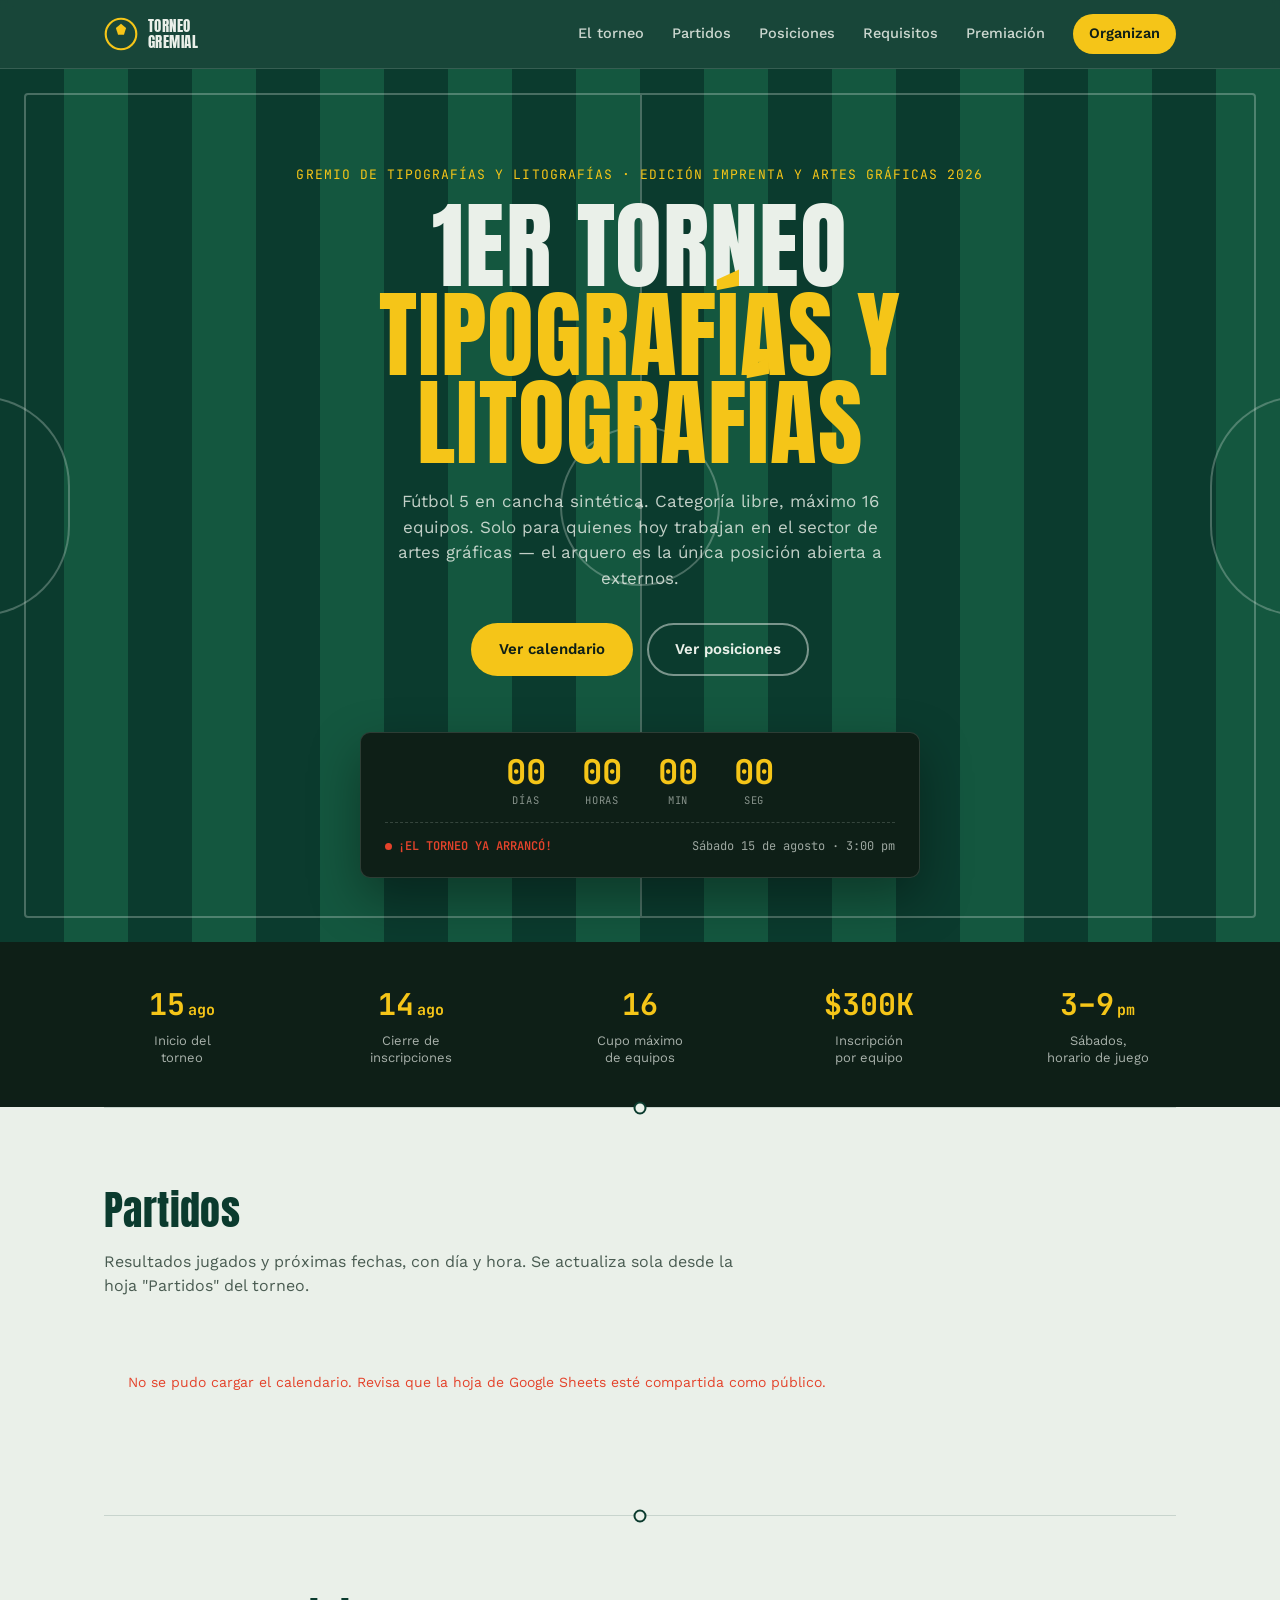
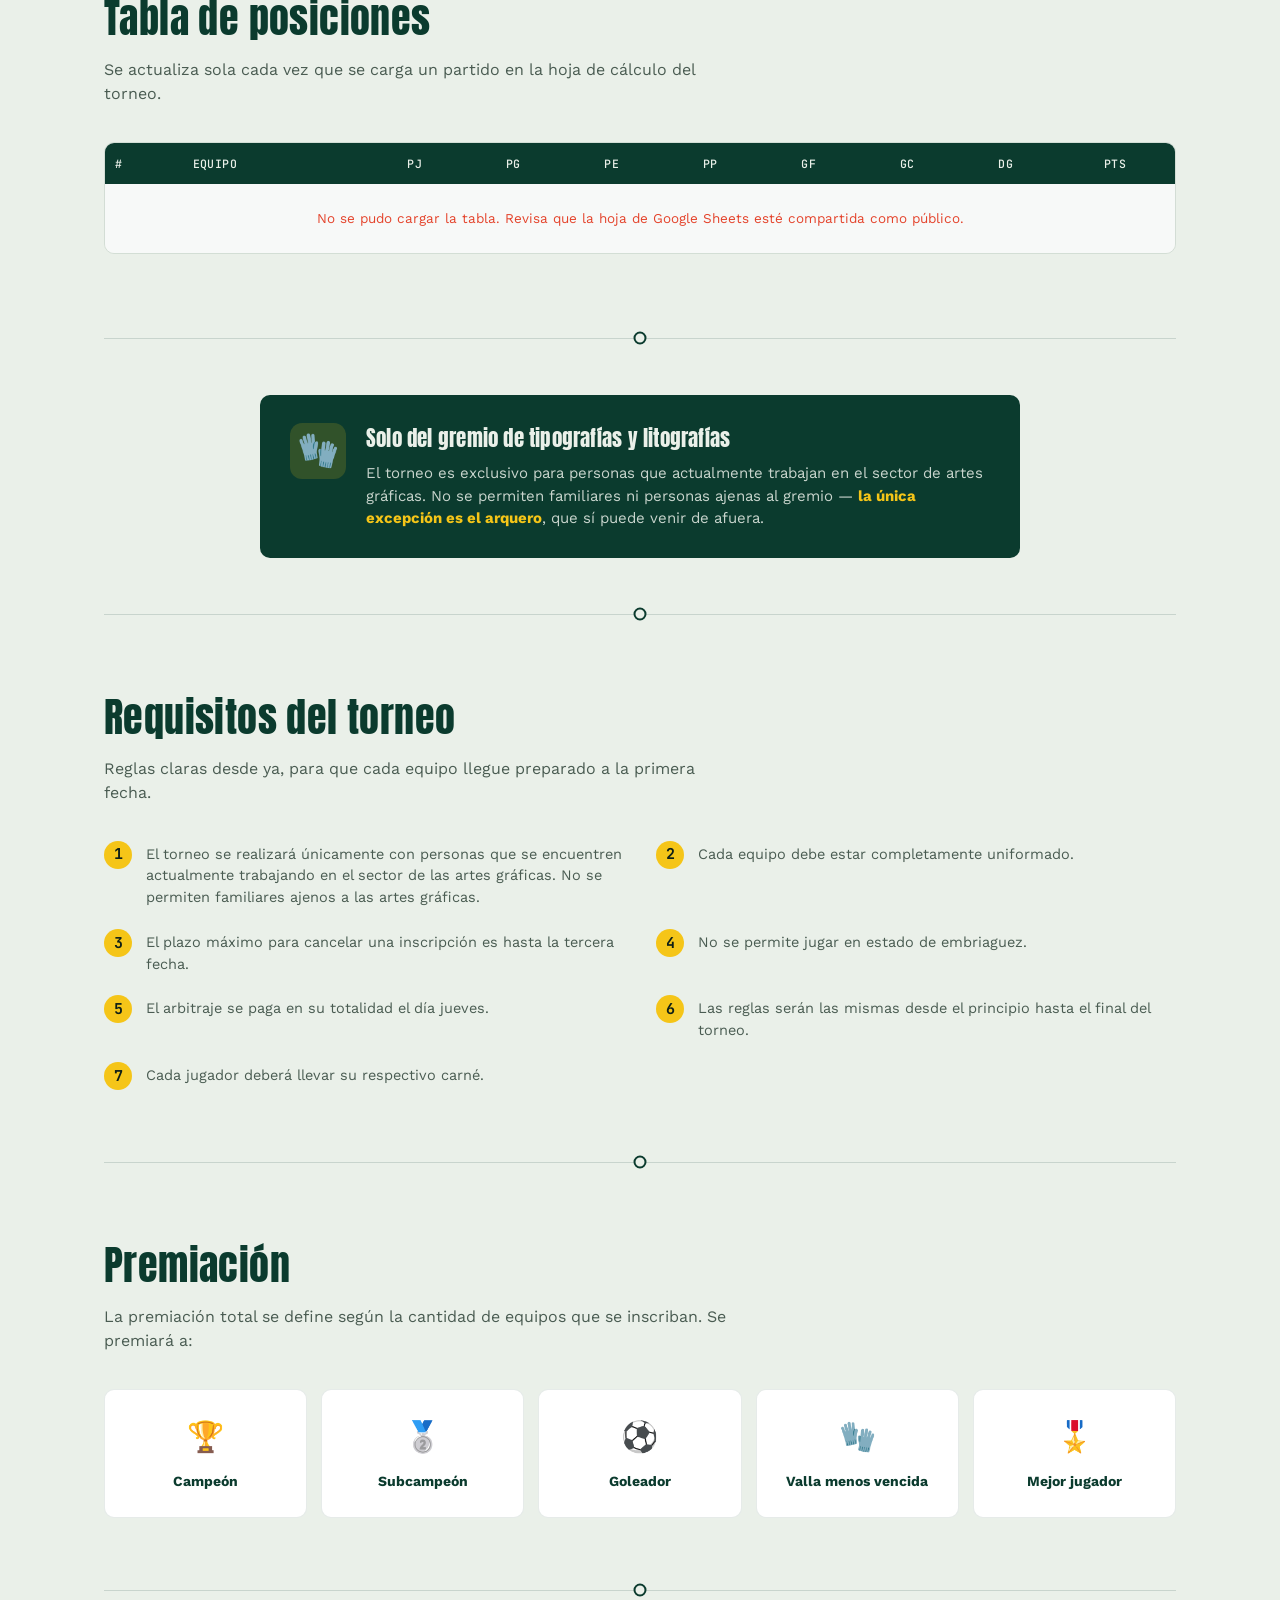
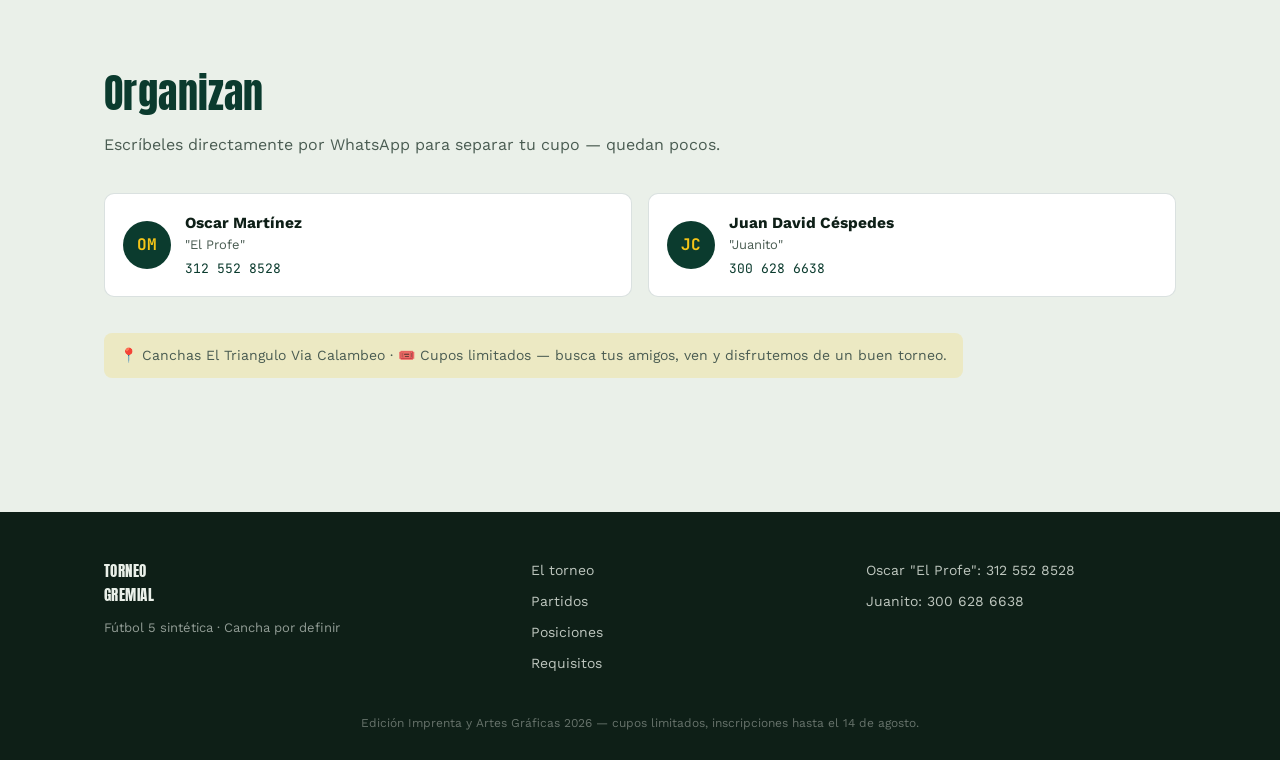
==== index.html @ e1f41521 "cambios" ====
<!doctype html>
<html lang="es">
  <head>
    <meta charset="UTF-8" />
    <meta name="viewport" content="width=device-width, initial-scale=1.0" />
    <title>1er Torneo de Tipografías y Litografías · Fútbol 5</title>
    <link rel="preconnect" href="https://fonts.googleapis.com" />
    <link rel="preconnect" href="https://fonts.gstatic.com" crossorigin />
    <link
      href="https://fonts.googleapis.com/css2?family=Anton&family=JetBrains+Mono:wght@400;500;700&family=Work+Sans:wght@400;500;600;700&display=swap"
      rel="stylesheet"
    />
    <link rel="stylesheet" href="styles.css" />
  </head>
  <body>
    <!-- ===== HEADER ===== -->
    <header class="site-header" id="top">
      <div class="header-inner">
        <a href="#top" class="brand">
          <span class="brand-mark" aria-hidden="true">
            <svg viewBox="0 0 40 40" width="34" height="34">
              <circle
                cx="20"
                cy="20"
                r="18"
                fill="none"
                stroke="currentColor"
                stroke-width="2.5"
              />
              <path
                d="M20 8 L26 13 L23.5 21 L16.5 21 L14 13 Z"
                fill="currentColor"
              />
            </svg>
          </span>
          <span class="brand-text">TORNEO<br />GREMIAL</span>
        </a>

        <nav class="main-nav" id="main-nav">
          <a href="#torneo">El torneo</a>
          <a href="#partidos">Partidos</a>
          <a href="#posiciones">Posiciones</a>
          <a href="#requisitos">Requisitos</a>
          <a href="#premiacion">Premiación</a>
          <a href="#organizan" class="nav-cta">Organizan</a>
        </nav>

        <button
          class="nav-toggle"
          id="nav-toggle"
          aria-label="Abrir menú"
          aria-expanded="false"
          aria-controls="main-nav"
        >
          <span></span><span></span><span></span>
        </button>
      </div>
    </header>

    <!-- ===== HERO ===== -->
    <section class="hero" id="torneo">
      <div class="pitch" aria-hidden="true">
        <div class="pitch-halfline"></div>
        <div class="pitch-circle"></div>
        <div class="pitch-spot"></div>
        <div class="pitch-arc pitch-arc--left"></div>
        <div class="pitch-arc pitch-arc--right"></div>
      </div>

      <div class="hero-content">
        <p class="eyebrow">
          Gremio de Tipografías y Litografías · Edición Imprenta y Artes
          Gráficas 2026
        </p>
        <h1 class="hero-title">
          1ER TORNEO<br /><span>TIPOGRAFÍAS Y LITOGRAFÍAS</span>
        </h1>
        <p class="hero-sub">
          Fútbol 5 en cancha sintética. Categoría libre, máximo 16 equipos. Solo
          para quienes hoy trabajan en el sector de artes gráficas — el arquero
          es la única posición abierta a externos.
        </p>

        <div class="hero-actions">
          <a href="#partidos" class="btn btn--primary">Ver calendario</a>
          <a href="#posiciones" class="btn btn--ghost">Ver posiciones</a>
        </div>
      </div>

      <div class="scoreboard" id="scoreboard">
        <div class="countdown" id="countdown" data-target="2026-08-15T15:00:00">
          <div class="countdown-unit">
            <span class="countdown-num" id="cd-days">00</span>
            <span class="countdown-label">Días</span>
          </div>
          <div class="countdown-unit">
            <span class="countdown-num" id="cd-hours">00</span>
            <span class="countdown-label">Horas</span>
          </div>
          <div class="countdown-unit">
            <span class="countdown-num" id="cd-mins">00</span>
            <span class="countdown-label">Min</span>
          </div>
          <div class="countdown-unit">
            <span class="countdown-num" id="cd-secs">00</span>
            <span class="countdown-label">Seg</span>
          </div>
        </div>
        <div class="scoreboard-row scoreboard-row--meta">
          <span class="scoreboard-status" id="countdown-status">
            <span class="live-dot" aria-hidden="true"></span> FALTA PARA EL
            SILBATAZO
          </span>
          <span class="scoreboard-label">Sábado 15 de agosto · 3:00 pm</span>
        </div>
      </div>
    </section>

    <!-- ===== DATOS RÁPIDOS ===== -->
    <section class="facts">
      <div class="facts-grid">
        <div class="fact">
          <span class="fact-num">15<span class="fact-unit">ago</span></span>
          <span class="fact-label">Inicio del<br />torneo</span>
        </div>
        <div class="fact">
          <span class="fact-num">14<span class="fact-unit">ago</span></span>
          <span class="fact-label">Cierre de<br />inscripciones</span>
        </div>
        <div class="fact">
          <span class="fact-num">16</span>
          <span class="fact-label">Cupo máximo<br />de equipos</span>
        </div>
        <div class="fact">
          <span class="fact-num">$300K</span>
          <span class="fact-label">Inscripción<br />por equipo</span>
        </div>
        <div class="fact">
          <span class="fact-num">3–9<span class="fact-unit">pm</span></span>
          <span class="fact-label">Sábados,<br />horario de juego</span>
        </div>
      </div>
    </section>

    <div class="halfline-divider" aria-hidden="true"><span></span></div>

    <!-- ===== PARTIDOS (en vivo desde Google Sheets) ===== -->
    <section class="section" id="partidos">
      <div class="section-head">
        <h2>Partidos</h2>
        <p>
          Resultados jugados y próximas fechas, con día y hora. Se actualiza
          sola desde la hoja "Partidos" del torneo.
        </p>
      </div>

      <div class="match-list" id="match-list">
        <p class="standings-loading">Cargando partidos…</p>
      </div>

      <p class="standings-meta" id="matches-meta"></p>
    </section>

    <div class="halfline-divider" aria-hidden="true"><span></span></div>

    <!-- ===== POSICIONES (en vivo desde Google Sheets) ===== -->
    <section class="section" id="posiciones">
      <div class="section-head">
        <h2>Tabla de posiciones</h2>
        <p>
          Se actualiza sola cada vez que se carga un partido en la hoja de
          cálculo del torneo.
        </p>
      </div>

      <div class="table-wrap">
        <table class="standings" id="standings-table">
          <thead>
            <tr>
              <th class="al">#</th>
              <th class="al">Equipo</th>
              <th>PJ</th>
              <th>PG</th>
              <th>PE</th>
              <th>PP</th>
              <th>GF</th>
              <th>GC</th>
              <th>DG</th>
              <th>PTS</th>
            </tr>
          </thead>
          <tbody id="standings-body">
            <tr>
              <td colspan="10" class="standings-loading">
                Cargando posiciones…
              </td>
            </tr>
          </tbody>
        </table>
      </div>

      <p class="standings-meta" id="standings-meta"></p>
    </section>

    <div class="halfline-divider" aria-hidden="true"><span></span></div>

    <!-- ===== SOLO DEL GREMIO ===== -->
    <section class="section section--gremio">
      <div class="gremio-card">
        <div class="gremio-icon" aria-hidden="true">🧤</div>
        <div class="gremio-text">
          <h2>Solo del gremio de tipografías y litografías</h2>
          <p>
            El torneo es exclusivo para personas que actualmente trabajan en el
            sector de artes gráficas. No se permiten familiares ni personas
            ajenas al gremio —
            <strong>la única excepción es el arquero</strong>, que sí puede
            venir de afuera.
          </p>
        </div>
      </div>
    </section>

    <div class="halfline-divider" aria-hidden="true"><span></span></div>

    <!-- ===== REQUISITOS ===== -->
    <section class="section" id="requisitos">
      <div class="section-head">
        <h2>Requisitos del torneo</h2>
        <p>
          Reglas claras desde ya, para que cada equipo llegue preparado a la
          primera fecha.
        </p>
      </div>

      <ol class="rules-list">
        <li>
          <span class="rules-num">1</span>
          <p>
            El torneo se realizará únicamente con personas que se encuentren
            actualmente trabajando en el sector de las artes gráficas. No se
            permiten familiares ajenos a las artes gráficas.
          </p>
        </li>
        <li>
          <span class="rules-num">2</span>
          <p>Cada equipo debe estar completamente uniformado.</p>
        </li>
        <li>
          <span class="rules-num">3</span>
          <p>
            El plazo máximo para cancelar una inscripción es hasta la tercera
            fecha.
          </p>
        </li>
        <li>
          <span class="rules-num">4</span>
          <p>No se permite jugar en estado de embriaguez.</p>
        </li>
        <li>
          <span class="rules-num">5</span>
          <p>
            El arbitraje se paga en su totalidad el día jueves.
          </p>
        </li>
        <li>
          <span class="rules-num">6</span>
          <p>
            Las reglas serán las mismas desde el principio hasta el final del
            torneo.
          </p>
        </li>
        <li>
          <span class="rules-num">7</span>
          <p>Cada jugador deberá llevar su respectivo carné.</p>
        </li>
      </ol>
    </section>

    <div class="halfline-divider" aria-hidden="true"><span></span></div>

    <!-- ===== PREMIACIÓN ===== -->
    <section class="section" id="premiacion">
      <div class="section-head">
        <h2>Premiación</h2>
        <p>
          La premiación total se define según la cantidad de equipos que se
          inscriban. Se premiará a:
        </p>
      </div>

      <div class="awards-grid">
        <div class="award-card">
          <span class="award-icon" aria-hidden="true">🏆</span>
          <span class="award-name">Campeón</span>
        </div>
        <div class="award-card">
          <span class="award-icon" aria-hidden="true">🥈</span>
          <span class="award-name">Subcampeón</span>
        </div>
        <div class="award-card">
          <span class="award-icon" aria-hidden="true">⚽</span>
          <span class="award-name">Goleador</span>
        </div>
        <div class="award-card">
          <span class="award-icon" aria-hidden="true">🧤</span>
          <span class="award-name">Valla menos vencida</span>
        </div>
        <div class="award-card">
          <span class="award-icon" aria-hidden="true">🎖️</span>
          <span class="award-name">Mejor jugador</span>
        </div>
      </div>
    </section>

    <div class="halfline-divider" aria-hidden="true"><span></span></div>

    <!-- ===== ORGANIZAN ===== -->
    <section class="section" id="organizan">
      <div class="section-head">
        <h2>Organizan</h2>
        <p>
          Escríbeles directamente por WhatsApp para separar tu cupo — quedan
          pocos.
        </p>
      </div>

      <div class="organizers-grid">
        <a
          class="organizer-card"
          href="https://wa.me/573125528528"
          target="_blank"
          rel="noopener"
        >
          <span class="organizer-avatar" aria-hidden="true">OM</span>
          <span class="organizer-info">
            <strong>Oscar Martínez</strong>
            <em>"El Profe"</em>
            <span class="organizer-phone">312 552 8528</span>
          </span>
        </a>
        <a
          class="organizer-card"
          href="https://wa.me/573006286638"
          target="_blank"
          rel="noopener"
        >
          <span class="organizer-avatar" aria-hidden="true">JC</span>
          <span class="organizer-info">
            <strong>Juan David Céspedes</strong>
            <em>"Juanito"</em>
            <span class="organizer-phone">300 628 6638</span>
          </span>
        </a>
      </div>

      <p class="cupos-nota">
        📍 Canchas El Triangulo Via Calambeo · 🎟️ Cupos limitados — busca tus
        amigos, ven y disfrutemos de un buen torneo.
      </p>
    </section>

    <!-- ===== FOOTER ===== -->
    <footer class="site-footer">
      <div class="footer-inner">
        <div class="footer-brand">
          <span class="brand-text">TORNEO<br />GREMIAL</span>
          <p>Fútbol 5 sintética · Cancha por definir</p>
        </div>
        <div class="footer-links">
          <a href="#torneo">El torneo</a>
          <a href="#partidos">Partidos</a>
          <a href="#posiciones">Posiciones</a>
          <a href="#requisitos">Requisitos</a>
        </div>
        <div class="footer-contact">
          <a href="https://wa.me/573125528528" target="_blank" rel="noopener"
            >Oscar "El Profe": 312 552 8528</a
          >
          <a href="https://wa.me/573006286638" target="_blank" rel="noopener"
            >Juanito: 300 628 6638</a
          >
        </div>
      </div>
      <p class="footer-fine">
        Edición Imprenta y Artes Gráficas 2026 — cupos limitados, inscripciones
        hasta el 14 de agosto.
      </p>
    </footer>

    <script src="script.js"></script>
  </body>
</html>
---- styles.css ----
/* =========================================================
   COPA NOCTURNA — Torneo de Microfútbol
   Tokens: cancha nocturna + reflectores + marcador de ajedrez
   ========================================================= */

:root {
  --cancha-dark: #0b3b2e;
  --cancha-mid: #14573f;
  --floodlight: #f5c518;
  --chalk: #eaf0e9;
  --card-red: #e4432b;
  --ink: #0e1f17;
  --ink-soft: #4a5c52;
  --line: rgba(234, 240, 233, 0.14);

  --font-display: "Anton", sans-serif;
  --font-body: "Work Sans", system-ui, sans-serif;
  --font-mono: "JetBrains Mono", monospace;

  --radius: 10px;
  --container: 1120px;
}

/* ---------- Reset ---------- */
* {
  box-sizing: border-box;
}
html {
  scroll-behavior: smooth;
}
body {
  margin: 0;
  background: var(--chalk);
  color: var(--ink);
  font-family: var(--font-body);
  line-height: 1.5;
  -webkit-font-smoothing: antialiased;
}
img {
  max-width: 100%;
  display: block;
}
a {
  color: inherit;
  text-decoration: none;
}
button {
  font-family: inherit;
  cursor: pointer;
}
h1,
h2,
h3 {
  margin: 0;
  font-family: var(--font-display);
  font-weight: 400;
  letter-spacing: 0.01em;
}

@media (prefers-reduced-motion: reduce) {
  *,
  *::before,
  *::after {
    animation-duration: 0.001ms !important;
    transition-duration: 0.001ms !important;
  }
  html {
    scroll-behavior: auto;
  }
}

:focus-visible {
  outline: 3px solid var(--floodlight);
  outline-offset: 2px;
}

/* ---------- Layout helpers ---------- */
.section {
  max-width: var(--container);
  margin: 0 auto;
  padding: 72px 24px;
}
.section-head {
  max-width: 640px;
  margin-bottom: 36px;
}
.section-head h2 {
  font-size: clamp(28px, 4vw, 40px);
  color: var(--cancha-dark);
}
.section-head p {
  margin: 10px 0 0;
  color: var(--ink-soft);
  font-size: 16px;
}

.al {
  text-align: left !important;
}

/* ---------- Header ---------- */
.site-header {
  position: sticky;
  top: 0;
  z-index: 50;
  background: rgba(11, 59, 46, 0.94);
  backdrop-filter: blur(6px);
  border-bottom: 1px solid var(--line);
}
.header-inner {
  max-width: var(--container);
  margin: 0 auto;
  padding: 14px 24px;
  display: flex;
  align-items: center;
  justify-content: space-between;
  gap: 16px;
}
.brand {
  display: flex;
  align-items: center;
  gap: 10px;
  color: var(--chalk);
}
.brand-mark {
  color: var(--floodlight);
  display: flex;
}
.brand-text {
  font-family: var(--font-display);
  font-size: 15px;
  line-height: 1.05;
  letter-spacing: 0.03em;
}
.main-nav {
  display: flex;
  align-items: center;
  gap: 28px;
  font-size: 14.5px;
  font-weight: 500;
}
.main-nav a {
  color: var(--chalk);
  opacity: 0.85;
  transition: opacity 0.15s ease;
}
.main-nav a:hover {
  opacity: 1;
}
.main-nav .nav-cta {
  background: var(--floodlight);
  color: var(--ink);
  padding: 9px 16px;
  border-radius: 999px;
  opacity: 1;
  font-weight: 600;
}
.main-nav .nav-cta:hover {
  filter: brightness(1.06);
}

.nav-toggle {
  display: none;
  flex-direction: column;
  justify-content: center;
  gap: 5px;
  width: 34px;
  height: 34px;
  background: none;
  border: none;
}
.nav-toggle span {
  display: block;
  height: 2px;
  background: var(--chalk);
  border-radius: 2px;
}

@media (max-width: 860px) {
  .main-nav {
    position: absolute;
    top: 100%;
    left: 0;
    right: 0;
    flex-direction: column;
    align-items: flex-start;
    gap: 4px;
    background: var(--cancha-dark);
    padding: 8px 24px 20px;
    border-bottom: 1px solid var(--line);
    display: none;
  }
  .main-nav.is-open {
    display: flex;
  }
  .main-nav a {
    width: 100%;
    padding: 10px 0;
  }
  .main-nav .nav-cta {
    margin-top: 8px;
    text-align: center;
  }
  .nav-toggle {
    display: flex;
  }
}

/* ---------- Hero: cancha vista aérea ---------- */
.hero {
  position: relative;
  overflow: hidden;
  background: repeating-linear-gradient(
    90deg,
    var(--cancha-dark) 0px,
    var(--cancha-dark) 64px,
    var(--cancha-mid) 64px,
    var(--cancha-mid) 128px
  );
  padding: 96px 24px 64px;
  color: var(--chalk);
}
.pitch {
  position: absolute;
  inset: 24px;
  border: 2px solid rgba(234, 240, 233, 0.28);
  border-radius: 4px;
  pointer-events: none;
}
.pitch-halfline {
  position: absolute;
  top: 0;
  bottom: 0;
  left: 50%;
  width: 2px;
  background: rgba(234, 240, 233, 0.28);
}
.pitch-circle {
  position: absolute;
  top: 50%;
  left: 50%;
  width: 160px;
  height: 160px;
  border: 2px solid rgba(234, 240, 233, 0.28);
  border-radius: 50%;
  transform: translate(-50%, -50%);
}
.pitch-spot {
  position: absolute;
  top: 50%;
  left: 50%;
  width: 6px;
  height: 6px;
  background: rgba(234, 240, 233, 0.4);
  border-radius: 50%;
  transform: translate(-50%, -50%);
}
.pitch-arc {
  position: absolute;
  top: 50%;
  width: 90px;
  height: 220px;
  border: 2px solid rgba(234, 240, 233, 0.28);
  transform: translateY(-50%);
}
.pitch-arc--left {
  left: -46px;
  border-radius: 0 110px 110px 0;
  border-left: none;
}
.pitch-arc--right {
  right: -46px;
  border-radius: 110px 0 0 110px;
  border-right: none;
}

.hero-content {
  position: relative;
  max-width: 720px;
  margin: 0 auto;
  text-align: center;
}
.eyebrow {
  font-family: var(--font-mono);
  font-size: 13px;
  letter-spacing: 0.08em;
  text-transform: uppercase;
  color: var(--floodlight);
  margin: 0 0 18px;
}
.hero-title {
  font-size: clamp(48px, 10vw, 96px);
  line-height: 0.92;
  margin: 0;
}
.hero-title span {
  color: var(--floodlight);
}
.hero-sub {
  margin: 22px auto 0;
  max-width: 520px;
  font-size: 17px;
  color: rgba(234, 240, 233, 0.82);
}
.hero-actions {
  margin-top: 32px;
  display: flex;
  justify-content: center;
  gap: 14px;
  flex-wrap: wrap;
}

.btn {
  display: inline-flex;
  align-items: center;
  justify-content: center;
  padding: 13px 26px;
  border-radius: 999px;
  font-weight: 600;
  font-size: 15px;
  border: 2px solid transparent;
  transition:
    transform 0.15s ease,
    filter 0.15s ease,
    background 0.15s ease;
}
.btn:hover {
  transform: translateY(-1px);
}
.btn--primary {
  background: var(--floodlight);
  color: var(--ink);
}
.btn--primary:hover {
  filter: brightness(1.06);
}
.btn--ghost {
  border-color: rgba(234, 240, 233, 0.5);
  color: var(--chalk);
}
.btn--ghost:hover {
  background: rgba(234, 240, 233, 0.08);
}
.btn--full {
  width: 100%;
}

/* ---------- Scoreboard (elemento firma) ---------- */
.scoreboard {
  position: relative;
  max-width: 560px;
  margin: 56px auto 0;
  background: var(--ink);
  border: 1px solid rgba(234, 240, 233, 0.14);
  border-radius: var(--radius);
  padding: 22px 24px;
  box-shadow: 0 20px 50px rgba(0, 0, 0, 0.35);
}
.countdown {
  display: flex;
  justify-content: center;
  gap: 22px;
}
.countdown-unit {
  display: flex;
  flex-direction: column;
  align-items: center;
  gap: 4px;
  min-width: 54px;
}
.countdown-num {
  font-family: var(--font-mono);
  font-weight: 700;
  font-size: 34px;
  color: var(--floodlight);
  line-height: 1;
  font-variant-numeric: tabular-nums;
}
.countdown-label {
  font-family: var(--font-mono);
  font-size: 10.5px;
  letter-spacing: 0.08em;
  text-transform: uppercase;
  color: rgba(234, 240, 233, 0.55);
}
.scoreboard-row--meta {
  display: flex;
  align-items: center;
  margin-top: 14px;
  padding-top: 14px;
  border-top: 1px dashed rgba(234, 240, 233, 0.18);
  font-family: var(--font-mono);
  font-size: 12px;
  color: rgba(234, 240, 233, 0.65);
  justify-content: space-between;
  flex-wrap: wrap;
  gap: 8px;
}
.scoreboard-status {
  display: flex;
  align-items: center;
  gap: 6px;
  color: var(--card-red);
  font-weight: 600;
}
.live-dot {
  width: 7px;
  height: 7px;
  border-radius: 50%;
  background: var(--card-red);
  animation: pulse 1.4s ease-in-out infinite;
}
@keyframes pulse {
  0%,
  100% {
    opacity: 1;
    transform: scale(1);
  }
  50% {
    opacity: 0.4;
    transform: scale(0.8);
  }
}
.scoreboard-clock {
  color: var(--floodlight);
  font-size: 14px;
}

/* ---------- Datos rápidos ---------- */
.facts {
  background: var(--ink);
  color: var(--chalk);
  padding: 40px 24px;
}
.facts-grid {
  max-width: var(--container);
  margin: 0 auto;
  display: grid;
  grid-template-columns: repeat(5, 1fr);
  gap: 24px;
  text-align: center;
}
.fact-num {
  display: block;
  font-family: var(--font-mono);
  font-weight: 700;
  font-size: 30px;
  color: var(--floodlight);
}
.fact-unit {
  font-size: 15px;
  margin-left: 3px;
}
.fact-label {
  display: block;
  margin-top: 6px;
  font-size: 13px;
  color: rgba(234, 240, 233, 0.7);
  line-height: 1.3;
}
@media (max-width: 720px) {
  .facts-grid {
    grid-template-columns: repeat(2, 1fr);
  }
}

/* ---------- Divisor "media cancha" ---------- */
.halfline-divider {
  max-width: var(--container);
  margin: 0 auto;
  padding: 0 24px;
  display: flex;
  align-items: center;
}
.halfline-divider span {
  flex: 1;
  height: 1px;
  background: rgba(11, 59, 46, 0.15);
  position: relative;
}
.halfline-divider span::before {
  content: "";
  position: absolute;
  left: 50%;
  top: 50%;
  width: 9px;
  height: 9px;
  border: 2px solid var(--cancha-dark);
  border-radius: 50%;
  transform: translate(-50%, -50%);
  background: var(--chalk);
}

/* ---------- Partidos (fixture) ---------- */
.match-list {
  display: flex;
  flex-direction: column;
  gap: 10px;
}
.match-row {
  display: grid;
  grid-template-columns: 130px 1fr 110px;
  align-items: center;
  gap: 16px;
  background: #fff;
  border: 1px solid rgba(11, 59, 46, 0.1);
  border-radius: var(--radius);
  padding: 14px 18px;
}
.match-row--proximo {
  border-style: dashed;
  border-color: rgba(11, 59, 46, 0.25);
}
.match-when {
  display: flex;
  flex-direction: column;
  gap: 2px;
  font-family: var(--font-mono);
}
.match-date {
  font-size: 12.5px;
  font-weight: 700;
  color: var(--cancha-dark);
  text-transform: capitalize;
}
.match-hour {
  font-size: 11.5px;
  color: var(--ink-soft);
}
.match-jornada {
  font-size: 10.5px;
  color: var(--ink-soft);
  opacity: 0.7;
}
.match-teams {
  display: flex;
  align-items: center;
  justify-content: center;
  gap: 10px;
  font-size: 14.5px;
  text-align: right;
}
.match-team {
  flex: 1;
}
.match-team--local {
  text-align: right;
}
.match-team--visitante {
  text-align: left;
}
.match-score {
  font-family: var(--font-mono);
  font-weight: 700;
  font-size: 17px;
  color: var(--cancha-dark);
  background: rgba(11, 59, 46, 0.06);
  padding: 4px 12px;
  border-radius: 6px;
  min-width: 54px;
  text-align: center;
}
.match-status {
  font-family: var(--font-mono);
  font-size: 12px;
  font-weight: 700;
  text-align: center;
  padding: 6px 10px;
  border-radius: 999px;
  justify-self: end;
}
.match-status--jugado {
  background: rgba(11, 59, 46, 0.08);
  color: var(--cancha-dark);
}
.match-status--proximo {
  background: rgba(245, 197, 24, 0.22);
  color: #7a5b00;
}
@media (max-width: 700px) {
  .match-row {
    grid-template-columns: 1fr;
    text-align: left;
    gap: 8px;
  }
  .match-teams {
    justify-content: flex-start;
    text-align: left;
  }
  .match-team--local,
  .match-team--visitante {
    text-align: left;
  }
  .match-status {
    justify-self: start;
  }
}

/* ---------- Tabla de posiciones ---------- */
.table-wrap {
  overflow-x: auto;
  border-radius: var(--radius);
  border: 1px solid rgba(11, 59, 46, 0.1);
}
.standings {
  width: 100%;
  border-collapse: collapse;
  background: #fff;
  min-width: 560px;
}
.standings th,
.standings td {
  padding: 12px 10px;
  text-align: center;
  font-size: 13.5px;
}
.standings thead th {
  background: var(--cancha-dark);
  color: var(--chalk);
  font-family: var(--font-mono);
  font-weight: 500;
  font-size: 11.5px;
  letter-spacing: 0.04em;
  text-transform: uppercase;
}
.standings tbody tr:nth-child(odd) {
  background: rgba(11, 59, 46, 0.03);
}
.standings tbody tr:first-child td.al:nth-child(2)::after {
  content: "";
  display: inline-block;
  width: 6px;
  height: 6px;
  border-radius: 50%;
  background: var(--floodlight);
  margin-left: 8px;
}
.standings td.pts {
  font-family: var(--font-mono);
  font-weight: 700;
  color: var(--cancha-dark);
}
.standings-loading,
.standings-error {
  padding: 24px !important;
  color: var(--ink-soft);
  font-size: 14px;
}
.standings-error {
  color: var(--card-red);
}
.standings-meta {
  margin: 12px 2px 0;
  font-size: 12.5px;
  color: var(--ink-soft);
  font-family: var(--font-mono);
}

/* ---------- Solo del gremio ---------- */
.section--gremio {
  padding-top: 56px;
  padding-bottom: 56px;
}
.gremio-card {
  display: flex;
  align-items: flex-start;
  gap: 20px;
  max-width: 760px;
  margin: 0 auto;
  background: var(--cancha-dark);
  color: var(--chalk);
  border-radius: var(--radius);
  padding: 28px 30px;
}
.gremio-icon {
  font-size: 34px;
  flex-shrink: 0;
  background: rgba(245, 197, 24, 0.16);
  border-radius: 12px;
  width: 56px;
  height: 56px;
  display: flex;
  align-items: center;
  justify-content: center;
}
.gremio-text h2 {
  font-size: 21px;
  margin-bottom: 8px;
}
.gremio-text p {
  margin: 0;
  font-size: 15px;
  color: rgba(234, 240, 233, 0.85);
}
.gremio-text strong {
  color: var(--floodlight);
}

/* ---------- Requisitos ---------- */
.rules-list {
  list-style: none;
  margin: 0;
  padding: 0;
  display: grid;
  grid-template-columns: 1fr 1fr;
  gap: 20px 32px;
}
.rules-list li {
  display: flex;
  gap: 14px;
  align-items: flex-start;
}
.rules-num {
  font-family: var(--font-mono);
  font-weight: 700;
  font-size: 15px;
  color: var(--ink);
  background: var(--floodlight);
  width: 28px;
  height: 28px;
  border-radius: 50%;
  display: flex;
  align-items: center;
  justify-content: center;
  flex-shrink: 0;
}
.rules-list p {
  margin: 0;
  font-size: 14.5px;
  color: var(--ink-soft);
  padding-top: 3px;
}
@media (max-width: 700px) {
  .rules-list {
    grid-template-columns: 1fr;
  }
}

/* ---------- Premiación ---------- */
.awards-grid {
  display: grid;
  grid-template-columns: repeat(auto-fit, minmax(140px, 1fr));
  gap: 14px;
}
.award-card {
  background: #fff;
  border: 1px solid rgba(11, 59, 46, 0.1);
  border-radius: var(--radius);
  padding: 24px 12px;
  text-align: center;
}
.award-icon {
  display: block;
  font-size: 30px;
  margin-bottom: 10px;
}
.award-name {
  font-weight: 700;
  font-size: 14px;
  color: var(--cancha-dark);
}

/* ---------- Organizadores ---------- */
.organizers-grid {
  display: grid;
  grid-template-columns: 1fr 1fr;
  gap: 16px;
  margin-bottom: 22px;
}
.organizer-card {
  display: flex;
  align-items: center;
  gap: 14px;
  background: #fff;
  border: 1.5px solid rgba(11, 59, 46, 0.15);
  border-radius: var(--radius);
  padding: 18px;
  transition:
    border-color 0.15s ease,
    transform 0.15s ease;
}
.organizer-card:hover {
  border-color: var(--cancha-dark);
  transform: translateY(-1px);
}
.organizer-avatar {
  width: 48px;
  height: 48px;
  border-radius: 50%;
  background: var(--cancha-dark);
  color: var(--floodlight);
  font-family: var(--font-mono);
  font-weight: 700;
  display: flex;
  align-items: center;
  justify-content: center;
  flex-shrink: 0;
}
.organizer-info {
  display: flex;
  flex-direction: column;
}
.organizer-info strong {
  font-size: 15.5px;
  color: var(--ink);
}
.organizer-info em {
  font-style: normal;
  font-size: 13px;
  color: var(--ink-soft);
}
.organizer-info .organizer-phone {
  font-family: var(--font-mono);
  font-size: 13px;
  color: var(--cancha-dark);
  margin-top: 4px;
}
.cupos-nota {
  font-size: 14px;
  color: var(--ink-soft);
  background: rgba(245, 197, 24, 0.18);
  border-radius: 8px;
  padding: 12px 16px;
  display: inline-block;
}
@media (max-width: 600px) {
  .organizers-grid {
    grid-template-columns: 1fr;
  }
}
/* ---------- Patrocinadores ---------- */
.sponsors {
  padding: 32px 24px 8px;
  text-align: center;
}
.sponsors-label {
  font-family: var(--font-mono);
  font-size: 12px;
  text-transform: uppercase;
  letter-spacing: 0.08em;
  color: var(--ink-soft);
  margin-bottom: 16px;
}
.sponsors-row {
  display: flex;
  flex-wrap: wrap;
  justify-content: center;
  gap: 28px;
  color: var(--ink-soft);
  font-weight: 600;
  font-size: 14px;
  opacity: 0.75;
}

/* ---------- Footer ---------- */
.site-footer {
  background: var(--ink);
  color: var(--chalk);
  margin-top: 48px;
}
.footer-inner {
  max-width: var(--container);
  margin: 0 auto;
  padding: 48px 24px 24px;
  display: grid;
  grid-template-columns: 1.3fr 1fr 1fr;
  gap: 24px;
}
.footer-brand p {
  margin: 10px 0 0;
  font-size: 13px;
  color: rgba(234, 240, 233, 0.6);
}
.footer-links,
.footer-contact {
  display: flex;
  flex-direction: column;
  gap: 10px;
  font-size: 14px;
}
.footer-links a,
.footer-contact a {
  color: rgba(234, 240, 233, 0.8);
}
.footer-links a:hover,
.footer-contact a:hover {
  color: var(--floodlight);
}
.footer-fine {
  text-align: center;
  font-size: 12px;
  color: rgba(234, 240, 233, 0.4);
  padding: 16px 24px 28px;
  margin: 0;
}
@media (max-width: 640px) {
  .footer-inner {
    grid-template-columns: 1fr;
  }
}
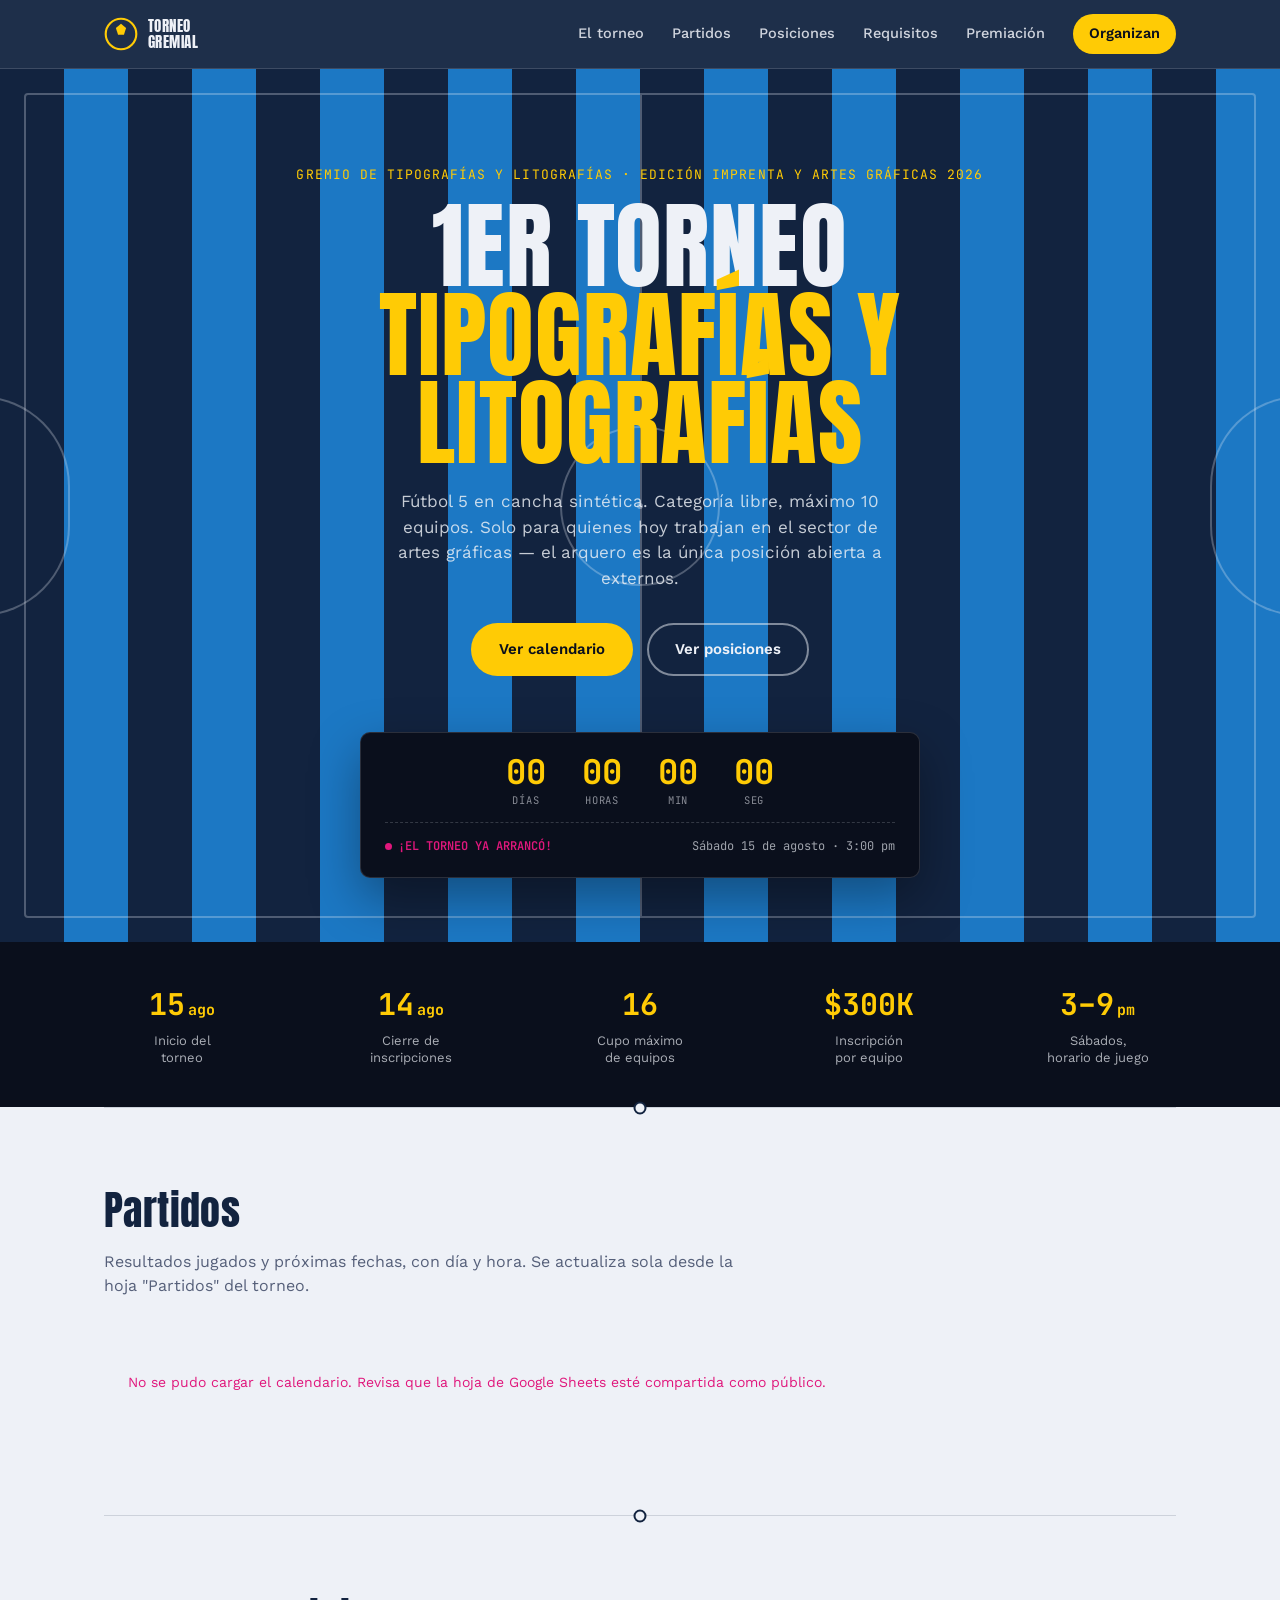
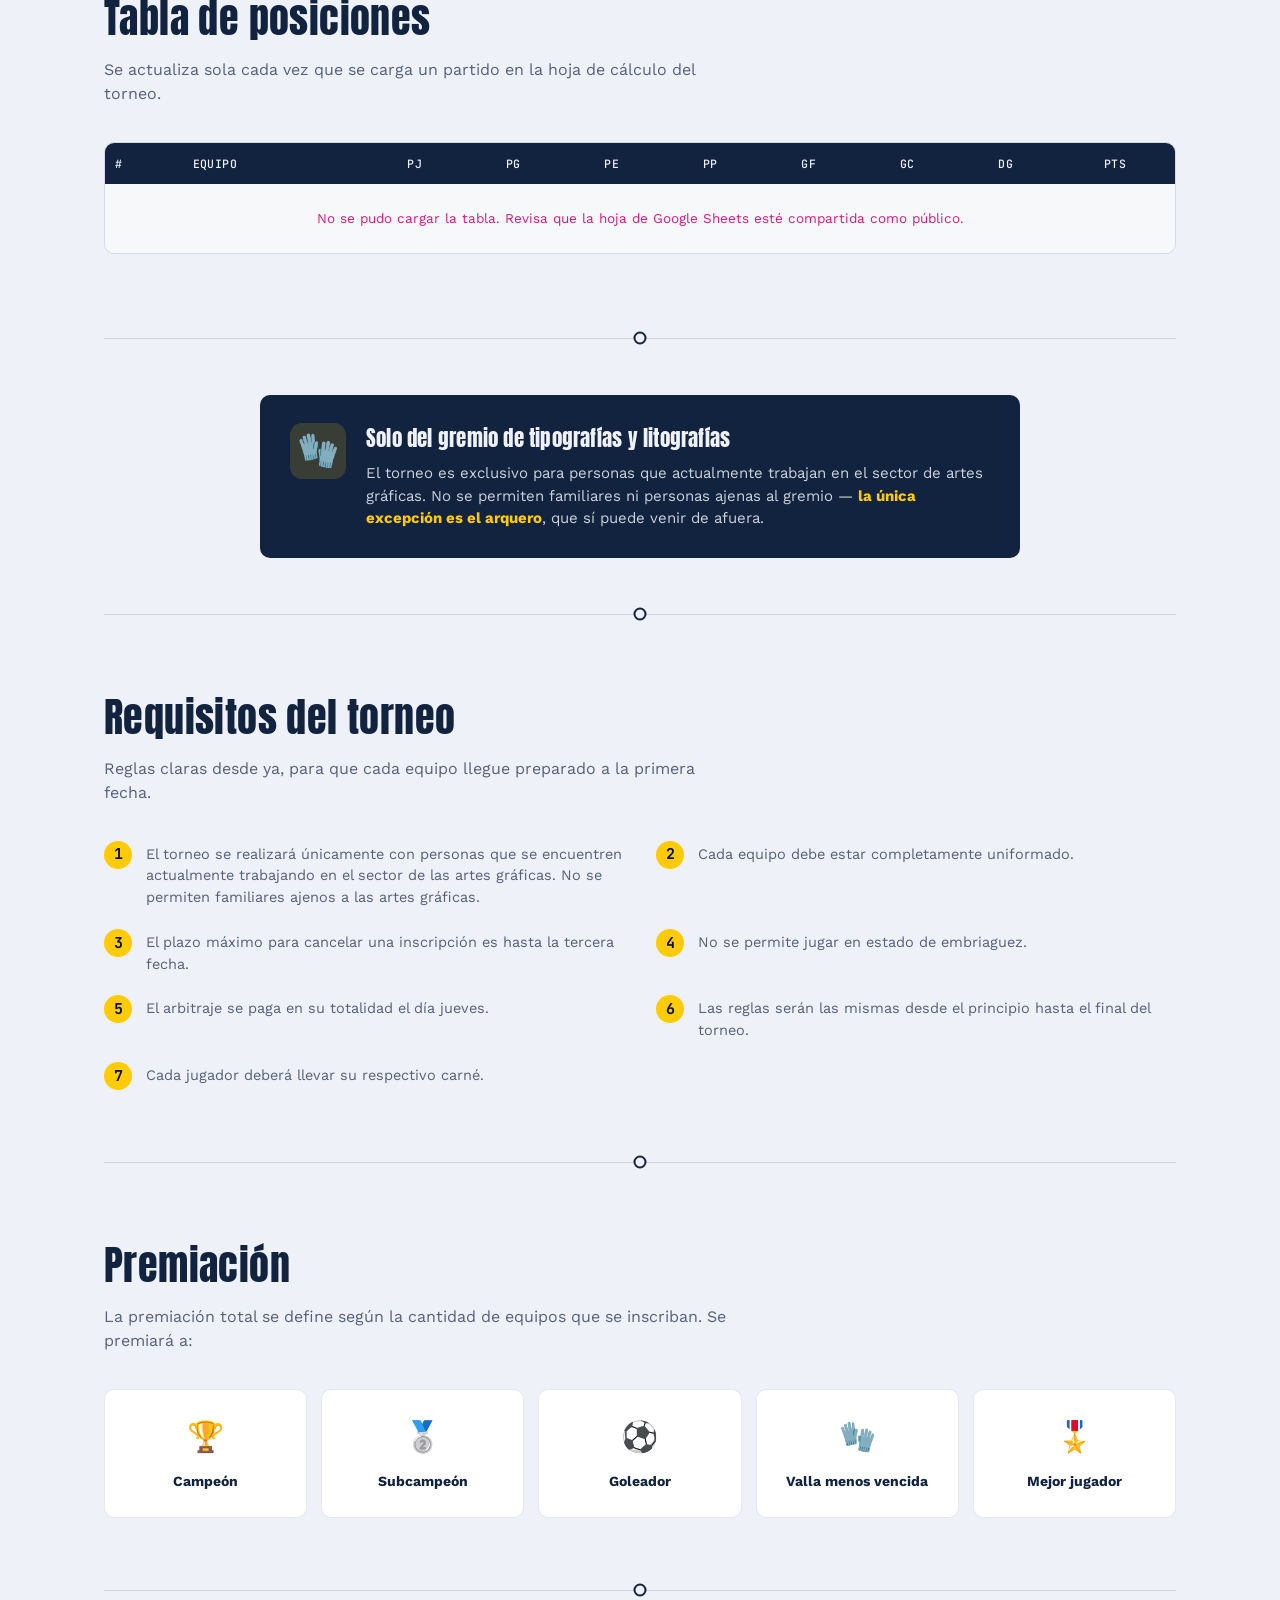
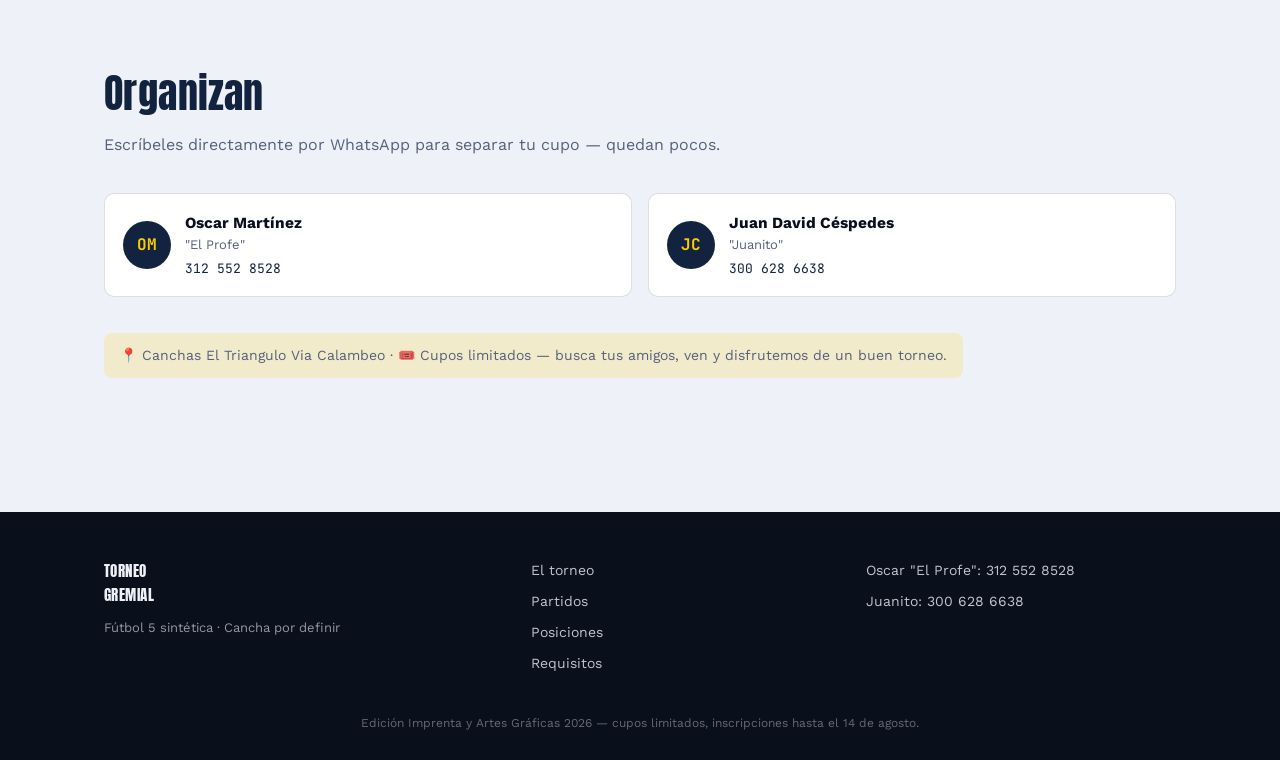
==== commit ff5bdf0f: "cambios" ====
--- a/index.html
+++ b/index.html
@@ -76,7 +76,7 @@
           1ER TORNEO<br /><span>TIPOGRAFÍAS Y LITOGRAFÍAS</span>
         </h1>
         <p class="hero-sub">
-          Fútbol 5 en cancha sintética. Categoría libre, máximo 16 equipos. Solo
+          Fútbol 5 en cancha sintética. Categoría libre, máximo 10 equipos. Solo
           para quienes hoy trabajan en el sector de artes gráficas — el arquero
           es la única posición abierta a externos.
         </p>
--- a/styles.css
+++ b/styles.css
@@ -1,17 +1,17 @@
 /* =========================================================
-   COPA NOCTURNA — Torneo de Microfútbol
-   Tokens: cancha nocturna + reflectores + marcador de ajedrez
+   TORNEO DE MICROFÚTBOL — Edición Imprenta y Artes Gráficas
+   Tokens: paleta CMYK del logo (navy, azul cian, magenta, amarillo)
    ========================================================= */
 
 :root {
-  --cancha-dark: #0b3b2e;
-  --cancha-mid: #14573f;
-  --floodlight: #f5c518;
-  --chalk: #eaf0e9;
-  --card-red: #e4432b;
-  --ink: #0e1f17;
-  --ink-soft: #4a5c52;
-  --line: rgba(234, 240, 233, 0.14);
+  --cancha-dark: #12233f; /* navy imprenta */
+  --cancha-mid: #1c78c4; /* azul cian */
+  --floodlight: #ffcb05; /* amarillo CMYK */
+  --chalk: #eef1f7;
+  --card-red: #e0177c; /* magenta CMYK */
+  --ink: #0a0f1c;
+  --ink-soft: #56607a;
+  --line: rgba(238, 241, 247, 0.14);
 
   --font-display: "Anton", sans-serif;
   --font-body: "Work Sans", system-ui, sans-serif;
@@ -103,7 +103,7 @@
   position: sticky;
   top: 0;
   z-index: 50;
-  background: rgba(11, 59, 46, 0.94);
+  background: rgba(18, 35, 63, 0.94);
   backdrop-filter: blur(6px);
   border-bottom: 1px solid var(--line);
 }
@@ -223,7 +223,7 @@
 .pitch {
   position: absolute;
   inset: 24px;
-  border: 2px solid rgba(234, 240, 233, 0.28);
+  border: 2px solid rgba(238, 241, 247, 0.28);
   border-radius: 4px;
   pointer-events: none;
 }
@@ -233,7 +233,7 @@
   bottom: 0;
   left: 50%;
   width: 2px;
-  background: rgba(234, 240, 233, 0.28);
+  background: rgba(238, 241, 247, 0.28);
 }
 .pitch-circle {
   position: absolute;
@@ -241,7 +241,7 @@
   left: 50%;
   width: 160px;
   height: 160px;
-  border: 2px solid rgba(234, 240, 233, 0.28);
+  border: 2px solid rgba(238, 241, 247, 0.28);
   border-radius: 50%;
   transform: translate(-50%, -50%);
 }
@@ -251,7 +251,7 @@
   left: 50%;
   width: 6px;
   height: 6px;
-  background: rgba(234, 240, 233, 0.4);
+  background: rgba(238, 241, 247, 0.4);
   border-radius: 50%;
   transform: translate(-50%, -50%);
 }
@@ -260,7 +260,7 @@
   top: 50%;
   width: 90px;
   height: 220px;
-  border: 2px solid rgba(234, 240, 233, 0.28);
+  border: 2px solid rgba(238, 241, 247, 0.28);
   transform: translateY(-50%);
 }
 .pitch-arc--left {
@@ -300,7 +300,7 @@
   margin: 22px auto 0;
   max-width: 520px;
   font-size: 17px;
-  color: rgba(234, 240, 233, 0.82);
+  color: rgba(238, 241, 247, 0.82);
 }
 .hero-actions {
   margin-top: 32px;
@@ -335,11 +335,11 @@
   filter: brightness(1.06);
 }
 .btn--ghost {
-  border-color: rgba(234, 240, 233, 0.5);
+  border-color: rgba(238, 241, 247, 0.5);
   color: var(--chalk);
 }
 .btn--ghost:hover {
-  background: rgba(234, 240, 233, 0.08);
+  background: rgba(238, 241, 247, 0.08);
 }
 .btn--full {
   width: 100%;
@@ -351,7 +351,7 @@
   max-width: 560px;
   margin: 56px auto 0;
   background: var(--ink);
-  border: 1px solid rgba(234, 240, 233, 0.14);
+  border: 1px solid rgba(238, 241, 247, 0.14);
   border-radius: var(--radius);
   padding: 22px 24px;
   box-shadow: 0 20px 50px rgba(0, 0, 0, 0.35);
@@ -381,17 +381,17 @@
   font-size: 10.5px;
   letter-spacing: 0.08em;
   text-transform: uppercase;
-  color: rgba(234, 240, 233, 0.55);
+  color: rgba(238, 241, 247, 0.55);
 }
 .scoreboard-row--meta {
   display: flex;
   align-items: center;
   margin-top: 14px;
   padding-top: 14px;
-  border-top: 1px dashed rgba(234, 240, 233, 0.18);
+  border-top: 1px dashed rgba(238, 241, 247, 0.18);
   font-family: var(--font-mono);
   font-size: 12px;
-  color: rgba(234, 240, 233, 0.65);
+  color: rgba(238, 241, 247, 0.65);
   justify-content: space-between;
   flex-wrap: wrap;
   gap: 8px;
@@ -455,7 +455,7 @@
   display: block;
   margin-top: 6px;
   font-size: 13px;
-  color: rgba(234, 240, 233, 0.7);
+  color: rgba(238, 241, 247, 0.7);
   line-height: 1.3;
 }
 @media (max-width: 720px) {
@@ -475,7 +475,7 @@
 .halfline-divider span {
   flex: 1;
   height: 1px;
-  background: rgba(11, 59, 46, 0.15);
+  background: rgba(18, 35, 63, 0.15);
   position: relative;
 }
 .halfline-divider span::before {
@@ -503,13 +503,13 @@
   align-items: center;
   gap: 16px;
   background: #fff;
-  border: 1px solid rgba(11, 59, 46, 0.1);
+  border: 1px solid rgba(18, 35, 63, 0.1);
   border-radius: var(--radius);
   padding: 14px 18px;
 }
 .match-row--proximo {
   border-style: dashed;
-  border-color: rgba(11, 59, 46, 0.25);
+  border-color: rgba(18, 35, 63, 0.25);
 }
 .match-when {
   display: flex;
@@ -554,7 +554,7 @@
   font-weight: 700;
   font-size: 17px;
   color: var(--cancha-dark);
-  background: rgba(11, 59, 46, 0.06);
+  background: rgba(18, 35, 63, 0.06);
   padding: 4px 12px;
   border-radius: 6px;
   min-width: 54px;
@@ -570,12 +570,12 @@
   justify-self: end;
 }
 .match-status--jugado {
-  background: rgba(11, 59, 46, 0.08);
+  background: rgba(18, 35, 63, 0.08);
   color: var(--cancha-dark);
 }
 .match-status--proximo {
-  background: rgba(245, 197, 24, 0.22);
-  color: #7a5b00;
+  background: rgba(255, 203, 5, 0.22);
+  color: #8a5d00;
 }
 @media (max-width: 700px) {
   .match-row {
@@ -600,7 +600,7 @@
 .table-wrap {
   overflow-x: auto;
   border-radius: var(--radius);
-  border: 1px solid rgba(11, 59, 46, 0.1);
+  border: 1px solid rgba(18, 35, 63, 0.1);
 }
 .standings {
   width: 100%;
@@ -624,7 +624,7 @@
   text-transform: uppercase;
 }
 .standings tbody tr:nth-child(odd) {
-  background: rgba(11, 59, 46, 0.03);
+  background: rgba(18, 35, 63, 0.03);
 }
 .standings tbody tr:first-child td.al:nth-child(2)::after {
   content: "";
@@ -675,7 +675,7 @@
 .gremio-icon {
   font-size: 34px;
   flex-shrink: 0;
-  background: rgba(245, 197, 24, 0.16);
+  background: rgba(255, 203, 5, 0.16);
   border-radius: 12px;
   width: 56px;
   height: 56px;
@@ -690,7 +690,7 @@
 .gremio-text p {
   margin: 0;
   font-size: 15px;
-  color: rgba(234, 240, 233, 0.85);
+  color: rgba(238, 241, 247, 0.85);
 }
 .gremio-text strong {
   color: var(--floodlight);
@@ -744,7 +744,7 @@
 }
 .award-card {
   background: #fff;
-  border: 1px solid rgba(11, 59, 46, 0.1);
+  border: 1px solid rgba(18, 35, 63, 0.1);
   border-radius: var(--radius);
   padding: 24px 12px;
   text-align: center;
@@ -772,7 +772,7 @@
   align-items: center;
   gap: 14px;
   background: #fff;
-  border: 1.5px solid rgba(11, 59, 46, 0.15);
+  border: 1.5px solid rgba(18, 35, 63, 0.15);
   border-radius: var(--radius);
   padding: 18px;
   transition:
@@ -818,7 +818,7 @@
 .cupos-nota {
   font-size: 14px;
   color: var(--ink-soft);
-  background: rgba(245, 197, 24, 0.18);
+  background: rgba(255, 203, 5, 0.18);
   border-radius: 8px;
   padding: 12px 16px;
   display: inline-block;
@@ -869,7 +869,7 @@
 .footer-brand p {
   margin: 10px 0 0;
   font-size: 13px;
-  color: rgba(234, 240, 233, 0.6);
+  color: rgba(238, 241, 247, 0.6);
 }
 .footer-links,
 .footer-contact {
@@ -880,7 +880,7 @@
 }
 .footer-links a,
 .footer-contact a {
-  color: rgba(234, 240, 233, 0.8);
+  color: rgba(238, 241, 247, 0.8);
 }
 .footer-links a:hover,
 .footer-contact a:hover {
@@ -889,7 +889,7 @@
 .footer-fine {
   text-align: center;
   font-size: 12px;
-  color: rgba(234, 240, 233, 0.4);
+  color: rgba(238, 241, 247, 0.4);
   padding: 16px 24px 28px;
   margin: 0;
 }
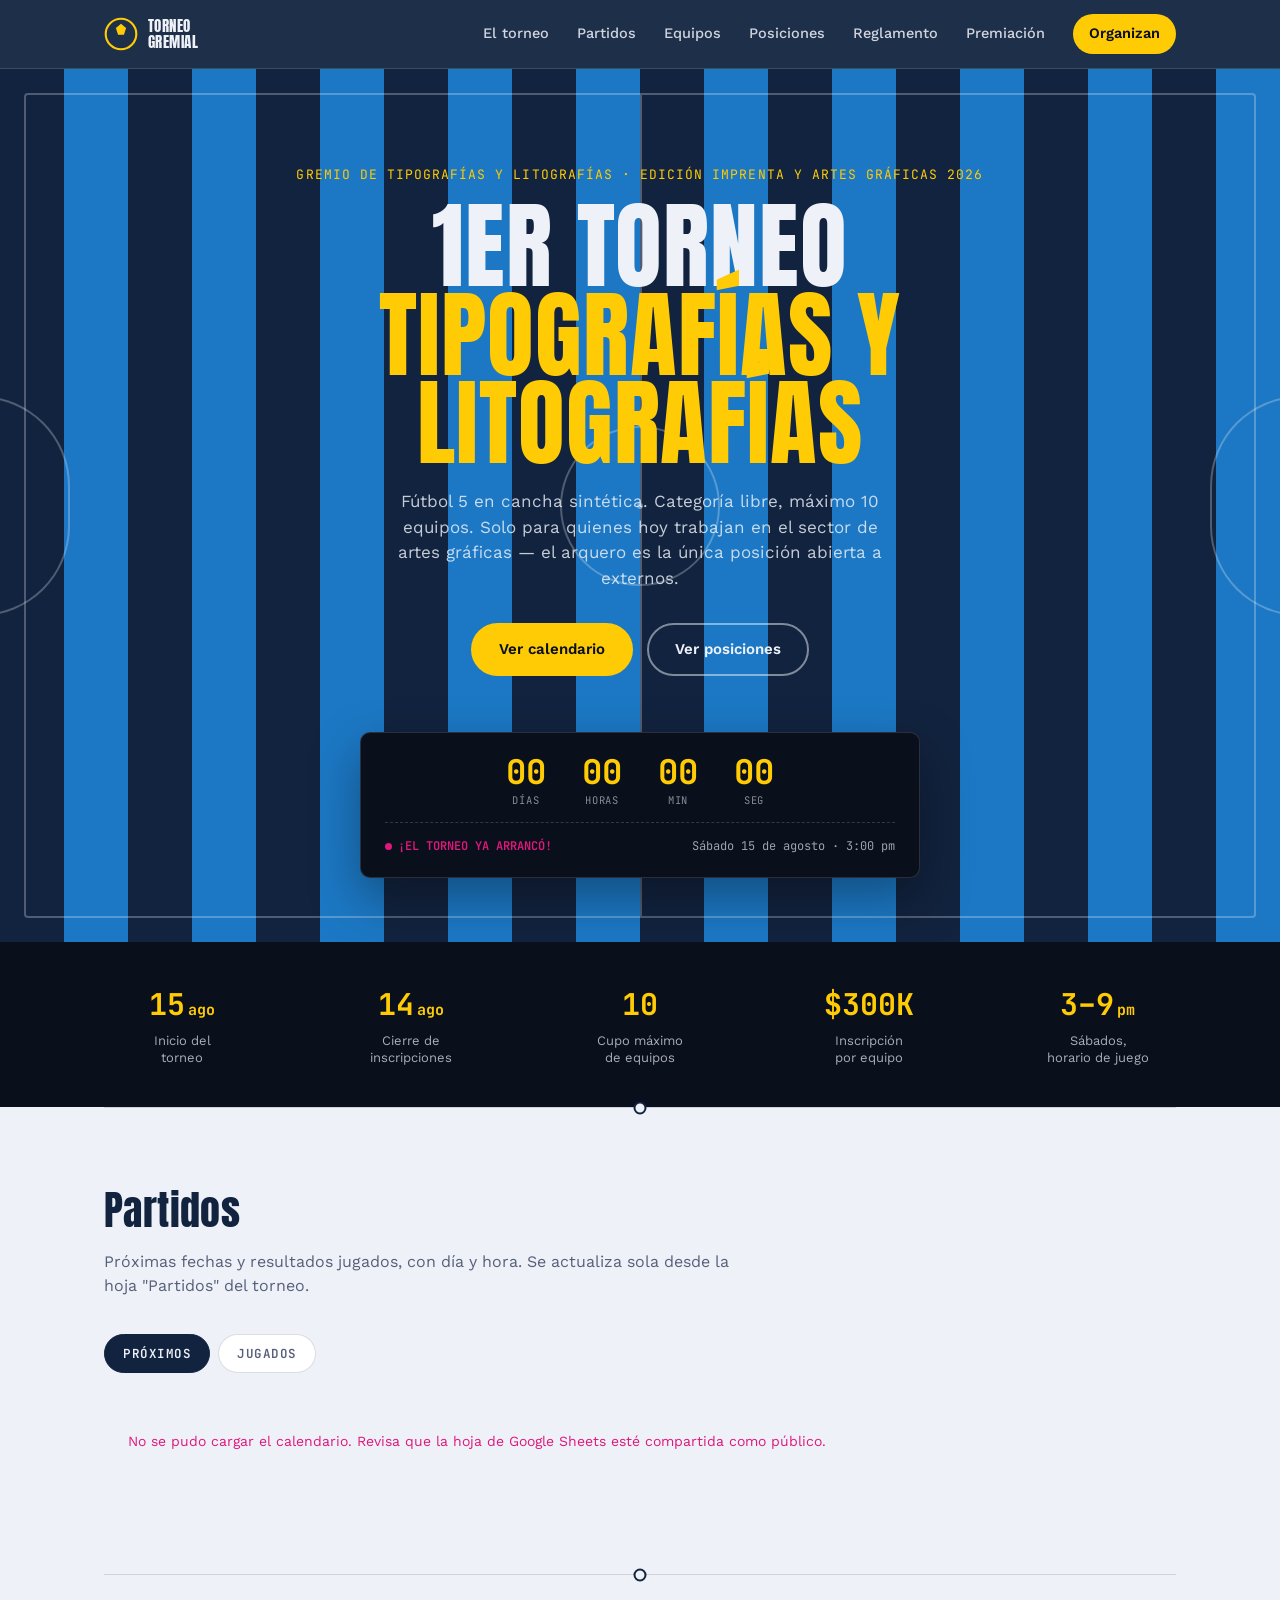
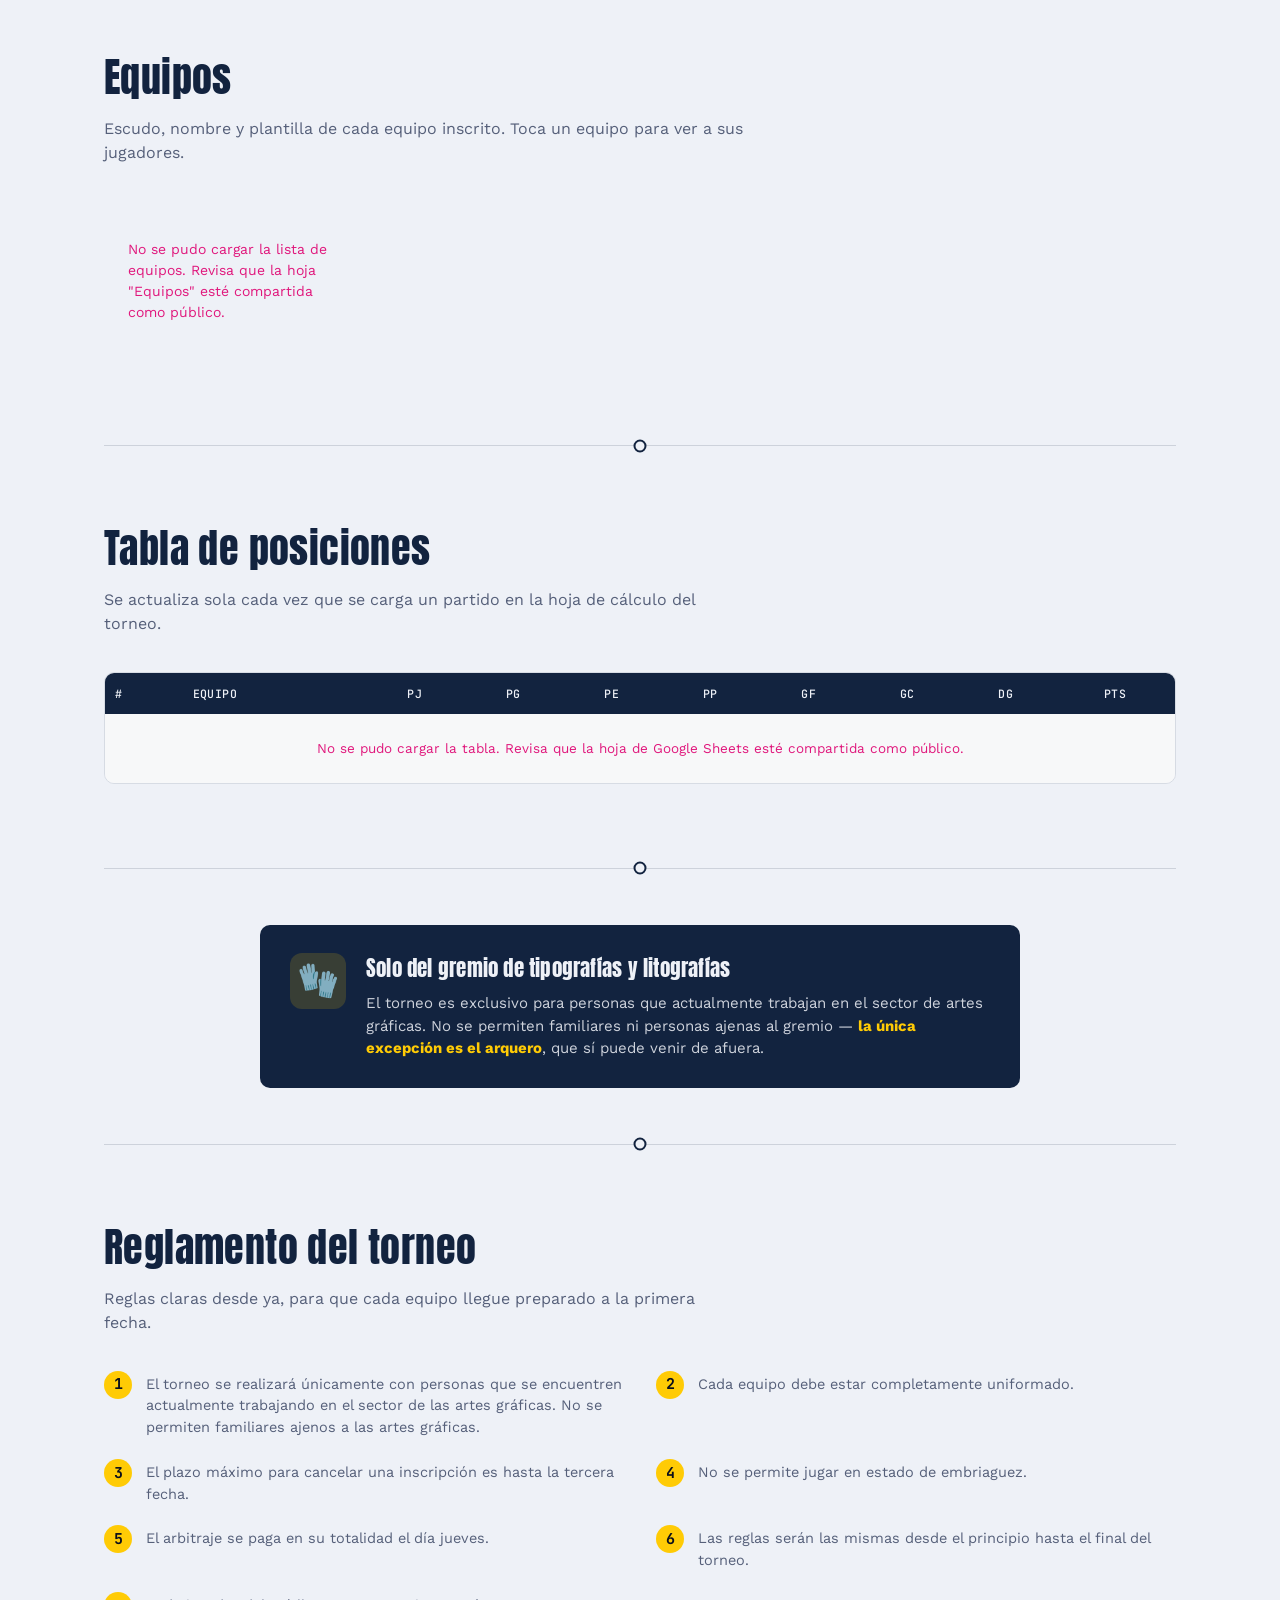
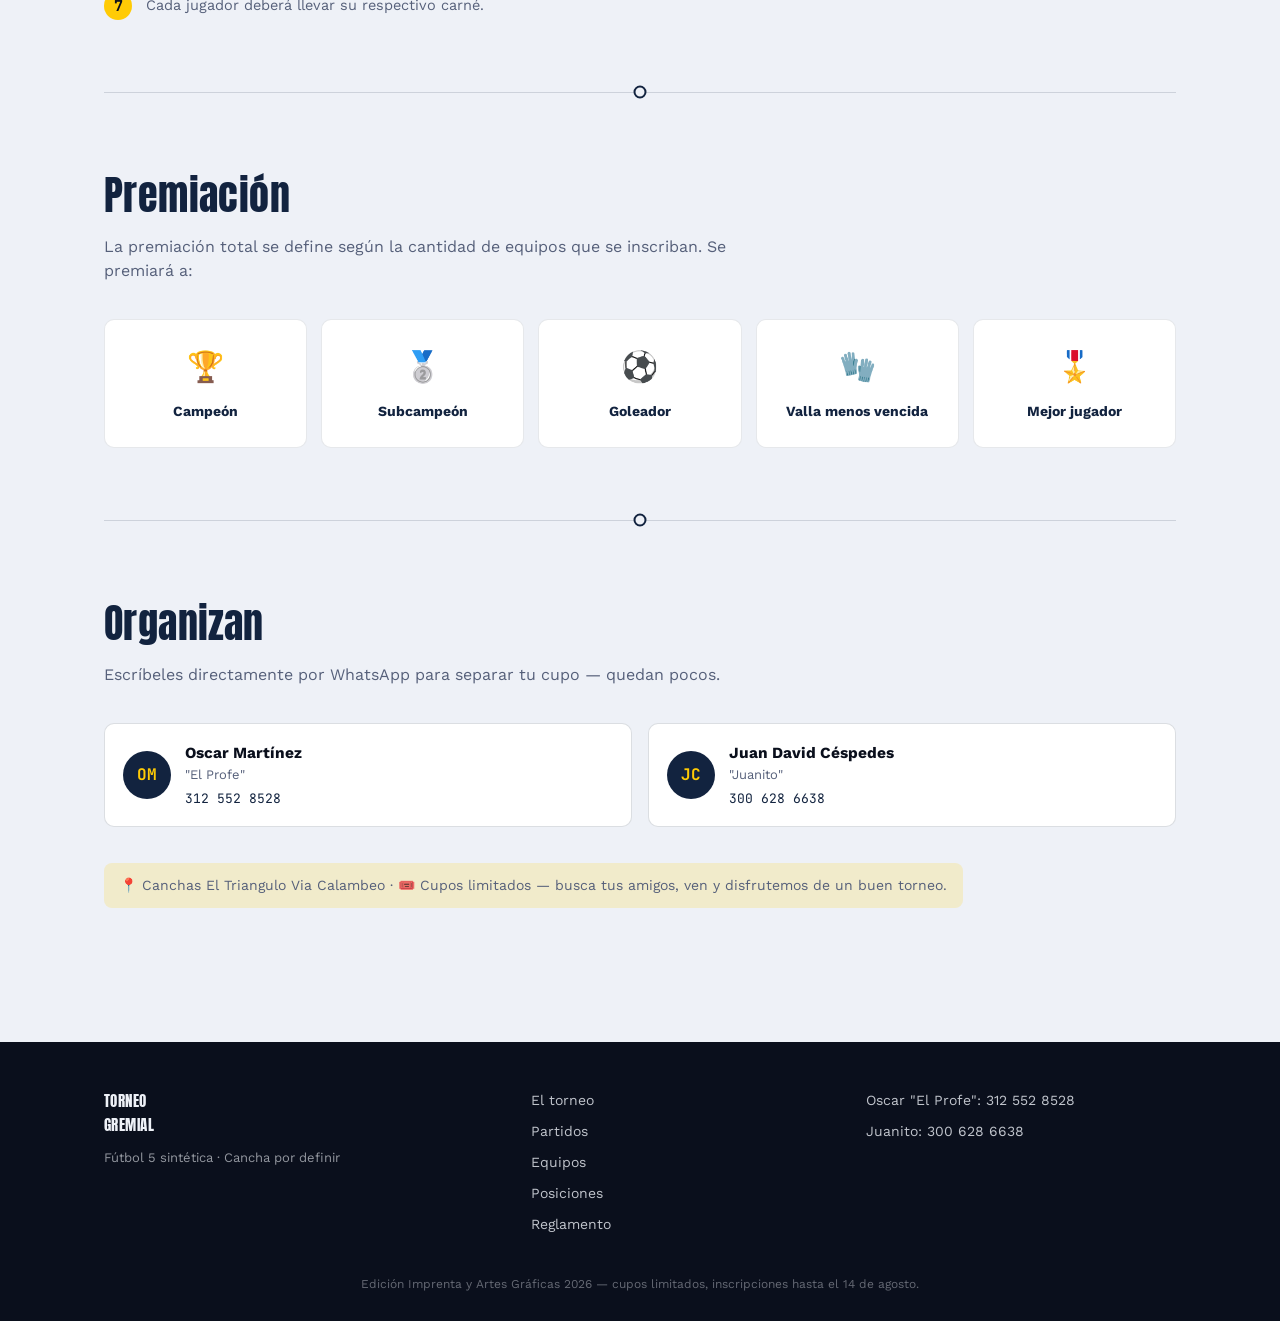
==== commit c89815e6: "cambios" ====
--- a/index.html
+++ b/index.html
@@ -39,8 +39,9 @@
         <nav class="main-nav" id="main-nav">
           <a href="#torneo">El torneo</a>
           <a href="#partidos">Partidos</a>
+          <a href="#equipos">Equipos</a>
           <a href="#posiciones">Posiciones</a>
-          <a href="#requisitos">Requisitos</a>
+          <a href="#reglamento">Reglamento</a>
           <a href="#premiacion">Premiación</a>
           <a href="#organizan" class="nav-cta">Organizan</a>
         </nav>
@@ -128,7 +129,7 @@
           <span class="fact-label">Cierre de<br />inscripciones</span>
         </div>
         <div class="fact">
-          <span class="fact-num">16</span>
+          <span class="fact-num">10</span>
           <span class="fact-label">Cupo máximo<br />de equipos</span>
         </div>
         <div class="fact">
@@ -149,16 +150,59 @@
       <div class="section-head">
         <h2>Partidos</h2>
         <p>
-          Resultados jugados y próximas fechas, con día y hora. Se actualiza
+          Próximas fechas y resultados jugados, con día y hora. Se actualiza
           sola desde la hoja "Partidos" del torneo.
         </p>
       </div>
 
-      <div class="match-list" id="match-list">
+      <div class="matches-tabs" role="tablist">
+        <button
+          class="matches-tab is-active"
+          type="button"
+          data-tab="proximos"
+          role="tab"
+          aria-selected="true"
+        >
+          Próximos
+        </button>
+        <button
+          class="matches-tab"
+          type="button"
+          data-tab="jugados"
+          role="tab"
+          aria-selected="false"
+        >
+          Jugados
+        </button>
+      </div>
+
+      <div class="match-panel is-active" id="match-list-proximos" role="tabpanel">
         <p class="standings-loading">Cargando partidos…</p>
       </div>
+      <div class="match-panel" id="match-list-jugados" role="tabpanel">
+        <p class="standings-loading">Cargando partidos…</p>
+      </div>
 
       <p class="standings-meta" id="matches-meta"></p>
+    </section>
+
+    <div class="halfline-divider" aria-hidden="true"><span></span></div>
+
+    <!-- ===== EQUIPOS (en vivo desde Google Sheets) ===== -->
+    <section class="section" id="equipos">
+      <div class="section-head">
+        <h2>Equipos</h2>
+        <p>
+          Escudo, nombre y plantilla de cada equipo inscrito. Toca un equipo
+          para ver a sus jugadores.
+        </p>
+      </div>
+
+      <div class="teams-grid" id="teams-grid">
+        <p class="standings-loading">Cargando equipos…</p>
+      </div>
+
+      <p class="standings-meta" id="teams-meta"></p>
     </section>
 
     <div class="halfline-divider" aria-hidden="true"><span></span></div>
@@ -223,10 +267,10 @@
 
     <div class="halfline-divider" aria-hidden="true"><span></span></div>
 
-    <!-- ===== REQUISITOS ===== -->
-    <section class="section" id="requisitos">
-      <div class="section-head">
-        <h2>Requisitos del torneo</h2>
+    <!-- ===== REGLAMENTO ===== -->
+    <section class="section" id="reglamento">
+      <div class="section-head">
+        <h2>Reglamento del torneo</h2>
         <p>
           Reglas claras desde ya, para que cada equipo llegue preparado a la
           primera fecha.
@@ -370,8 +414,9 @@
         <div class="footer-links">
           <a href="#torneo">El torneo</a>
           <a href="#partidos">Partidos</a>
+          <a href="#equipos">Equipos</a>
           <a href="#posiciones">Posiciones</a>
-          <a href="#requisitos">Requisitos</a>
+          <a href="#reglamento">Reglamento</a>
         </div>
         <div class="footer-contact">
           <a href="https://wa.me/573125528528" target="_blank" rel="noopener"
@@ -390,4 +435,4 @@
 
     <script src="script.js"></script>
   </body>
-</html> +</html>
--- a/styles.css
+++ b/styles.css
@@ -491,6 +491,50 @@
   background: var(--chalk);
 }
 
+/* ---------- Partidos: pestañas Próximos / Jugados ---------- */
+.matches-tabs {
+  display: flex;
+  gap: 8px;
+  margin-bottom: 20px;
+}
+.matches-tab {
+  font-family: var(--font-mono);
+  font-size: 12.5px;
+  font-weight: 600;
+  letter-spacing: 0.04em;
+  text-transform: uppercase;
+  padding: 10px 18px;
+  border-radius: 999px;
+  border: 1.5px solid rgba(18, 35, 63, 0.15);
+  background: #fff;
+  color: var(--ink-soft);
+  transition:
+    background 0.15s ease,
+    color 0.15s ease,
+    border-color 0.15s ease;
+}
+.matches-tab.is-active {
+  background: var(--cancha-dark);
+  border-color: var(--cancha-dark);
+  color: var(--chalk);
+}
+.match-panel {
+  display: none;
+  flex-direction: column;
+  gap: 10px;
+}
+.match-panel.is-active {
+  display: flex;
+}
+.match-tentativa {
+  font-family: var(--font-mono);
+  font-size: 10px;
+  letter-spacing: 0.03em;
+  text-transform: uppercase;
+  color: var(--card-red);
+  opacity: 0.8;
+}
+
 /* ---------- Partidos (fixture) ---------- */
 .match-list {
   display: flex;
@@ -596,6 +640,103 @@
   }
 }
 
+/* ---------- Equipos ---------- */
+.teams-grid {
+  display: grid;
+  grid-template-columns: repeat(auto-fill, minmax(230px, 1fr));
+  gap: 16px;
+}
+.team-card {
+  background: #fff;
+  border: 1px solid rgba(18, 35, 63, 0.1);
+  border-radius: var(--radius);
+  overflow: hidden;
+}
+.team-card-head {
+  width: 100%;
+  display: flex;
+  align-items: center;
+  gap: 12px;
+  padding: 16px 18px;
+  background: none;
+  border: none;
+}
+.team-crest {
+  width: 42px;
+  height: 42px;
+  border-radius: 50%;
+  object-fit: cover;
+  flex-shrink: 0;
+  background: var(--chalk);
+}
+.team-crest--placeholder {
+  display: flex;
+  align-items: center;
+  justify-content: center;
+  font-size: 19px;
+}
+.team-name {
+  flex: 1;
+  text-align: left;
+  font-weight: 700;
+  font-size: 15px;
+  color: var(--cancha-dark);
+}
+.team-toggle-icon {
+  font-size: 18px;
+  font-weight: 700;
+  color: var(--ink-soft);
+  transition: transform 0.15s ease;
+  flex-shrink: 0;
+}
+.team-card.is-open .team-toggle-icon {
+  transform: rotate(45deg);
+}
+.player-grid {
+  list-style: none;
+  margin: 0;
+  padding: 0 18px 18px;
+  display: none;
+  grid-template-columns: repeat(auto-fill, minmax(72px, 1fr));
+  gap: 14px 10px;
+  border-top: 1px solid rgba(18, 35, 63, 0.08);
+}
+.team-card.is-open .player-grid {
+  display: grid;
+  padding-top: 16px;
+}
+.player-card {
+  display: flex;
+  flex-direction: column;
+  align-items: center;
+  gap: 6px;
+  text-align: center;
+}
+.player-photo {
+  width: 52px;
+  height: 52px;
+  border-radius: 50%;
+  object-fit: cover;
+  background: var(--chalk);
+}
+.player-photo--placeholder {
+  display: flex;
+  align-items: center;
+  justify-content: center;
+  font-size: 20px;
+}
+.player-name {
+  font-size: 11.5px;
+  color: var(--ink-soft);
+  line-height: 1.2;
+}
+.player-card--empty {
+  grid-column: 1 / -1;
+  font-size: 13px;
+  color: var(--ink-soft);
+  text-align: left;
+}
+
 /* ---------- Tabla de posiciones ---------- */
 .table-wrap {
   overflow-x: auto;
@@ -696,7 +837,7 @@
   color: var(--floodlight);
 }
 
-/* ---------- Requisitos ---------- */
+/* ---------- Reglamento ---------- */
 .rules-list {
   list-style: none;
   margin: 0;
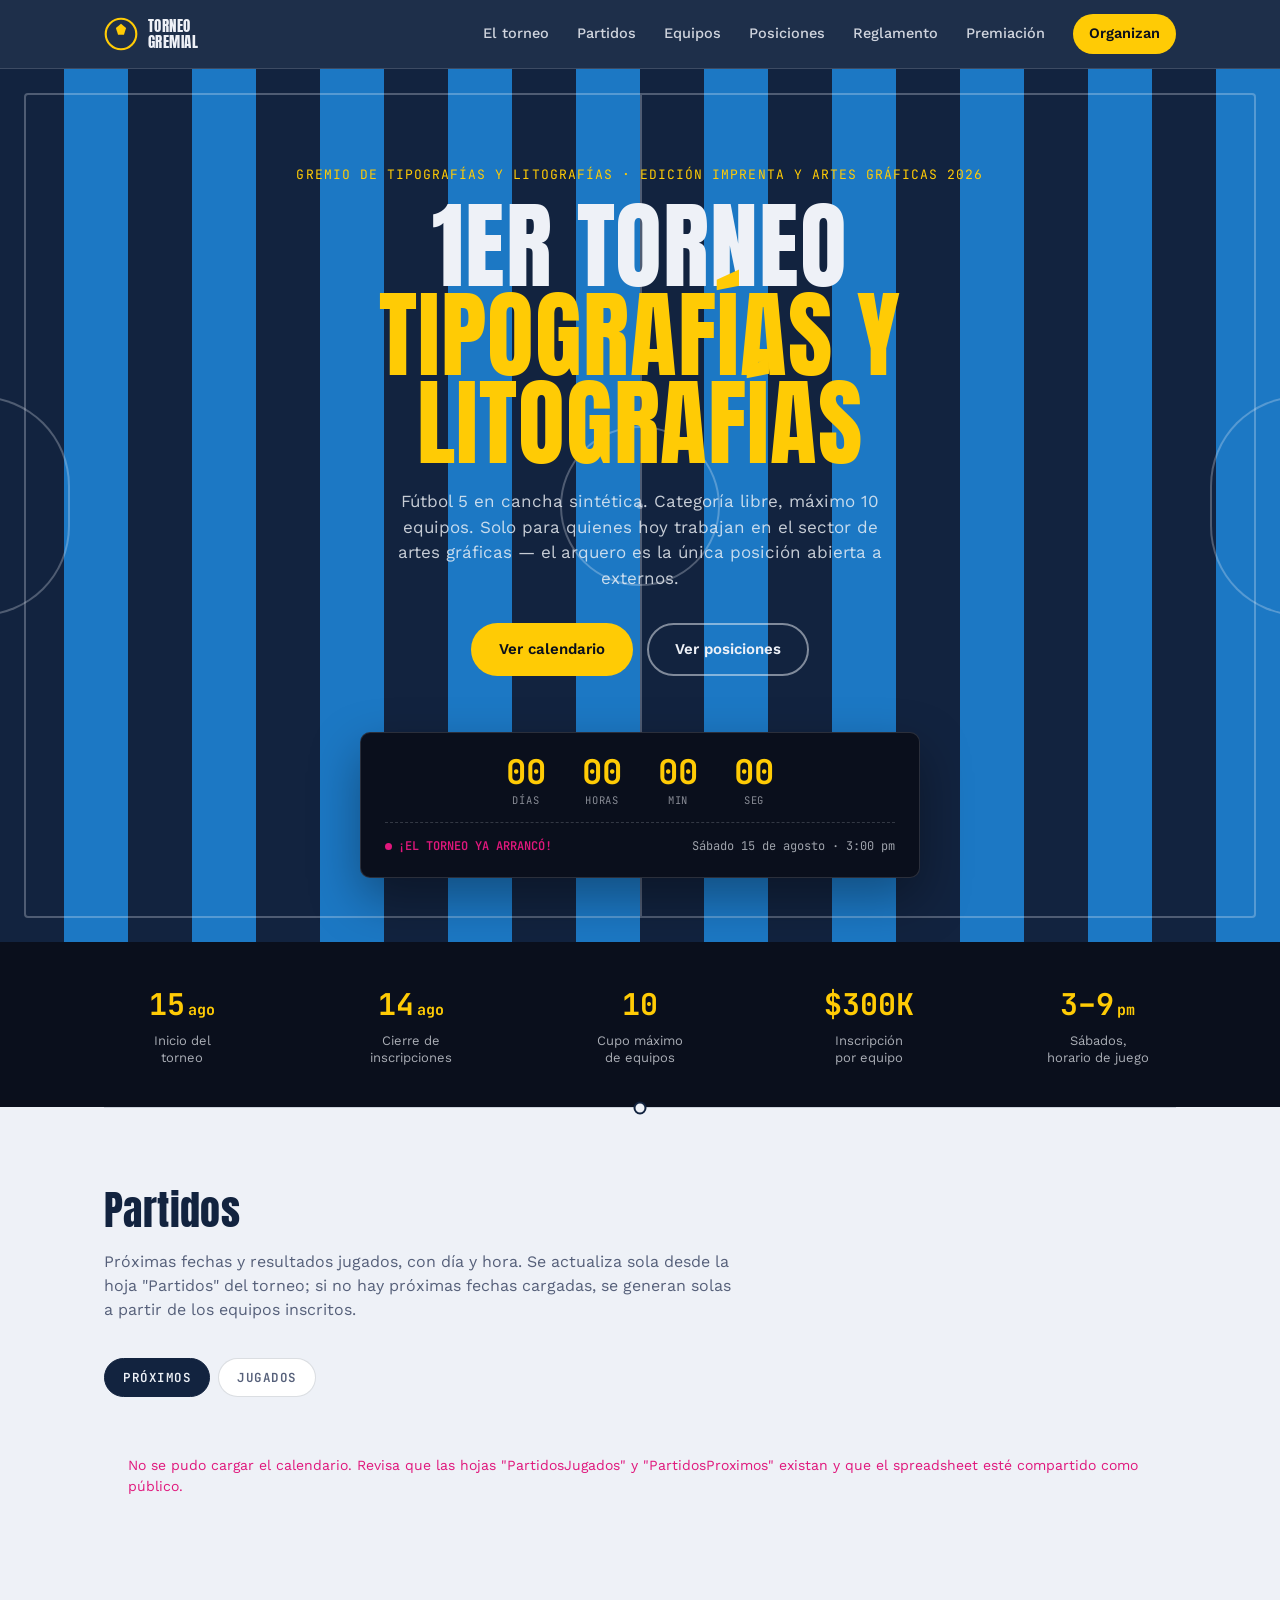
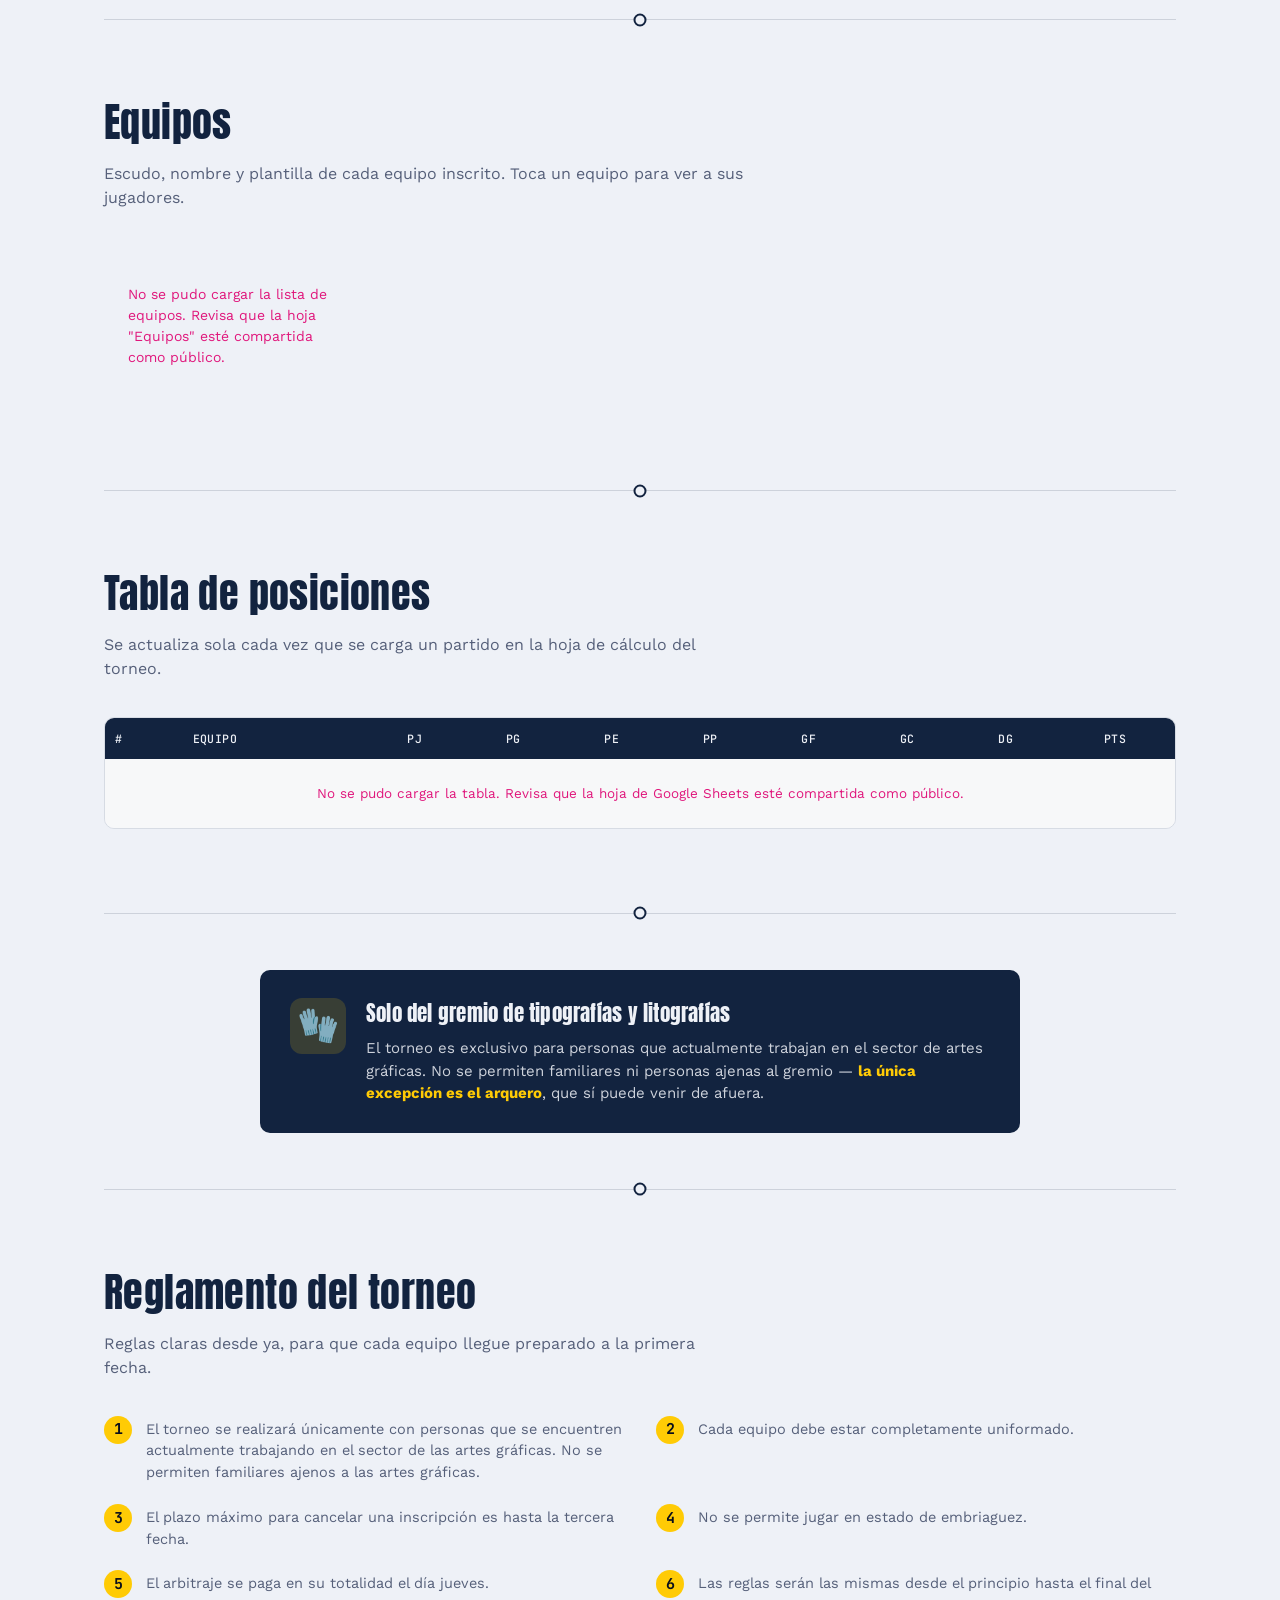
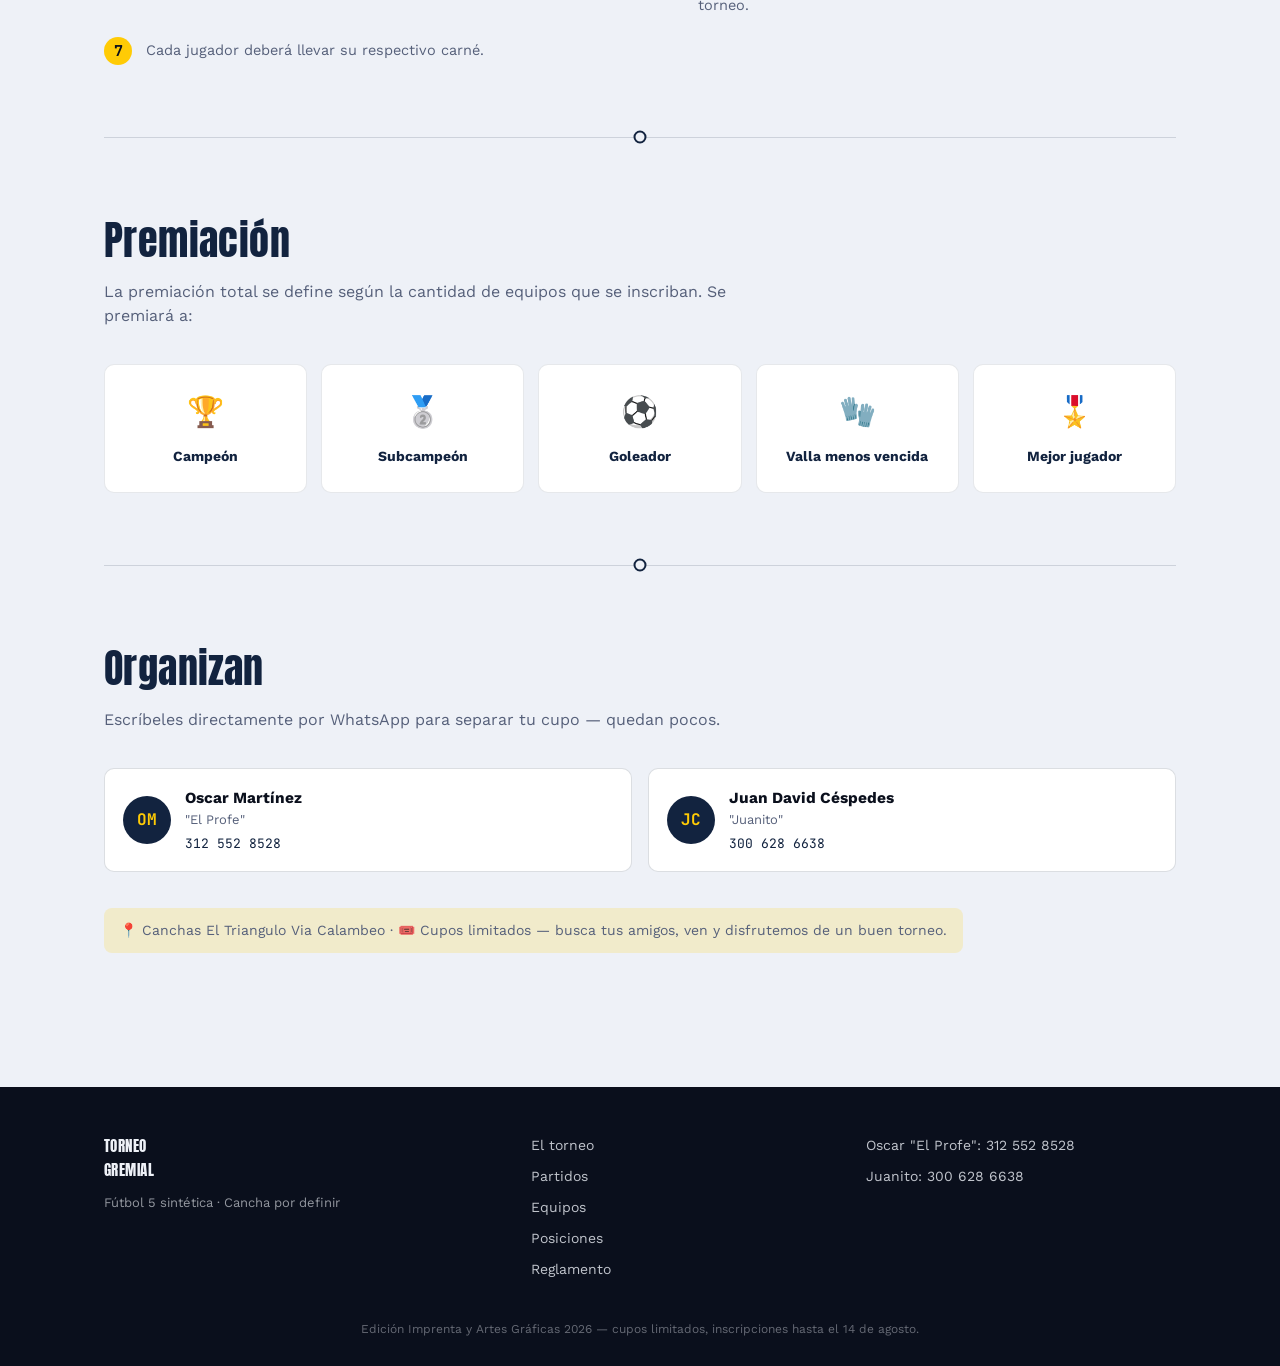
==== commit 71276cd1: "cambios" ====
--- a/index.html
+++ b/index.html
@@ -151,7 +151,8 @@
         <h2>Partidos</h2>
         <p>
           Próximas fechas y resultados jugados, con día y hora. Se actualiza
-          sola desde la hoja "Partidos" del torneo.
+          sola desde la hoja "Partidos" del torneo; si no hay próximas fechas
+          cargadas, se generan solas a partir de los equipos inscritos.
         </p>
       </div>
 
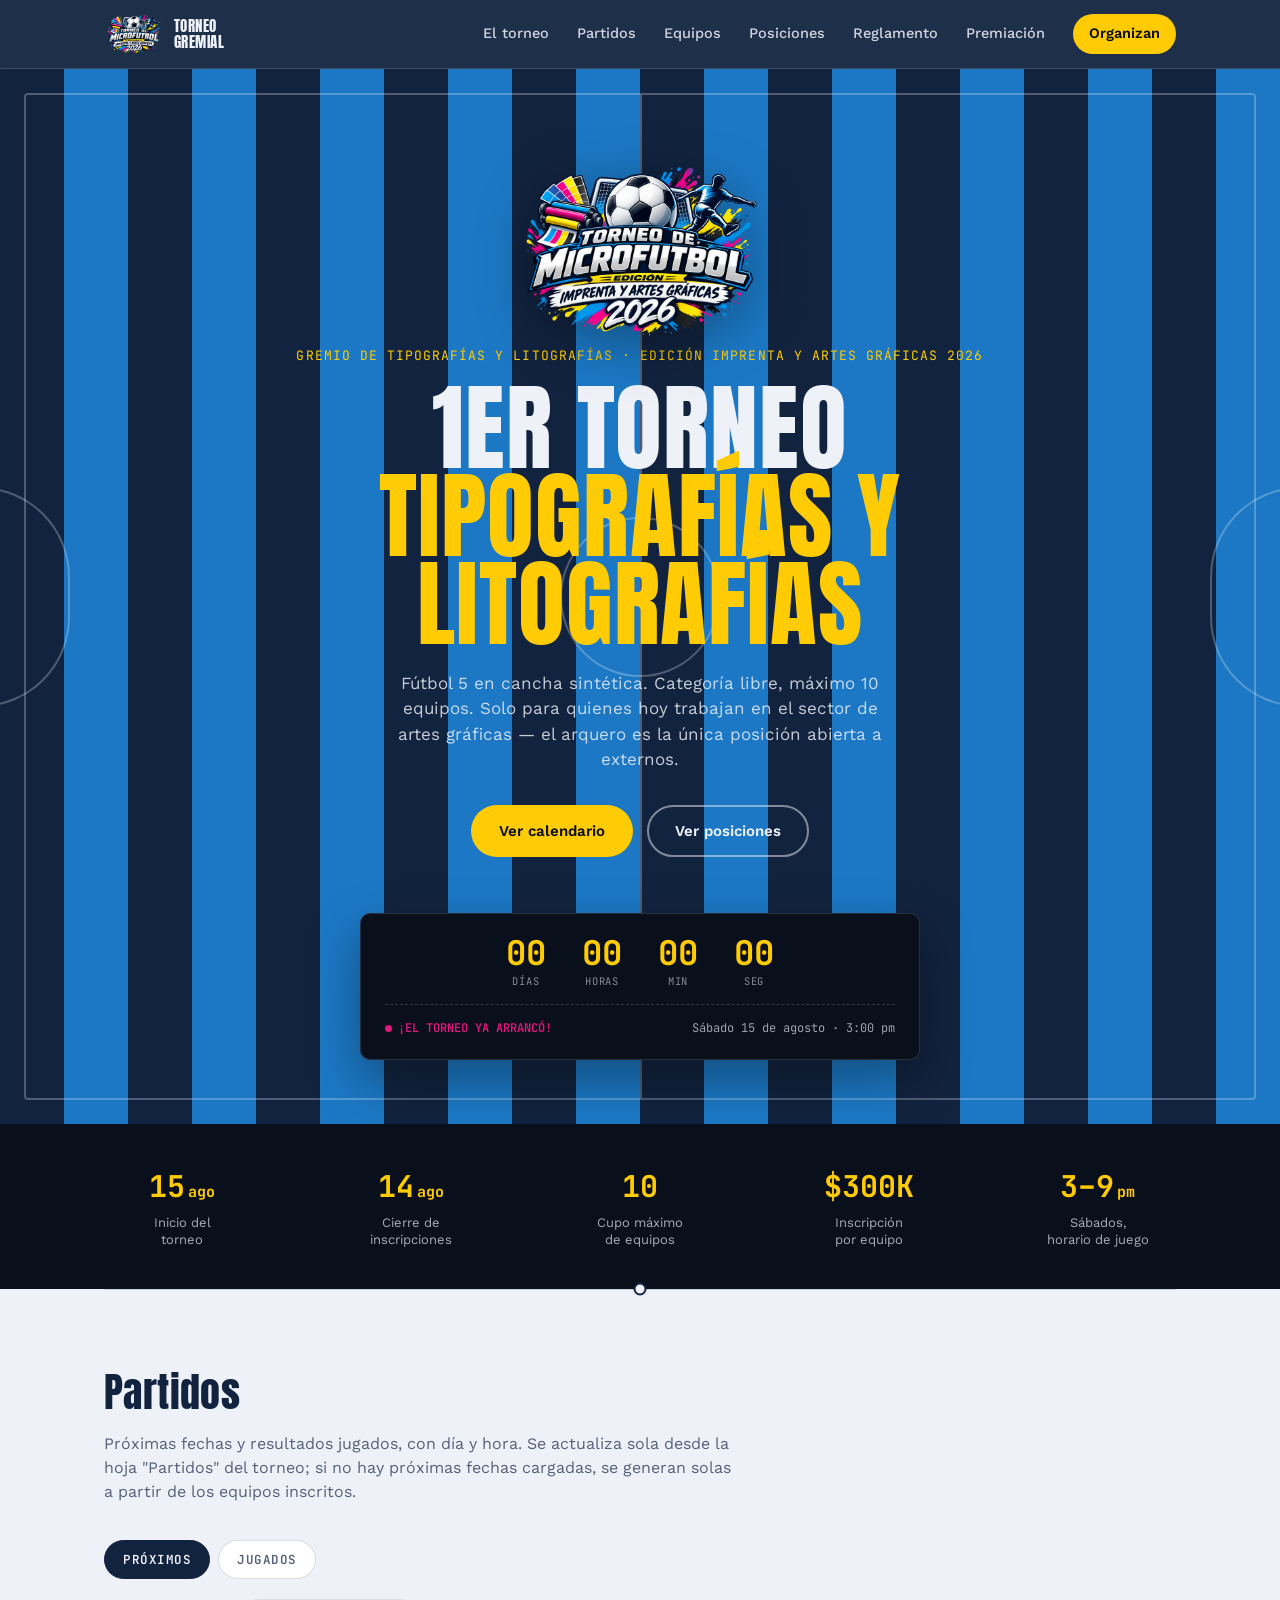
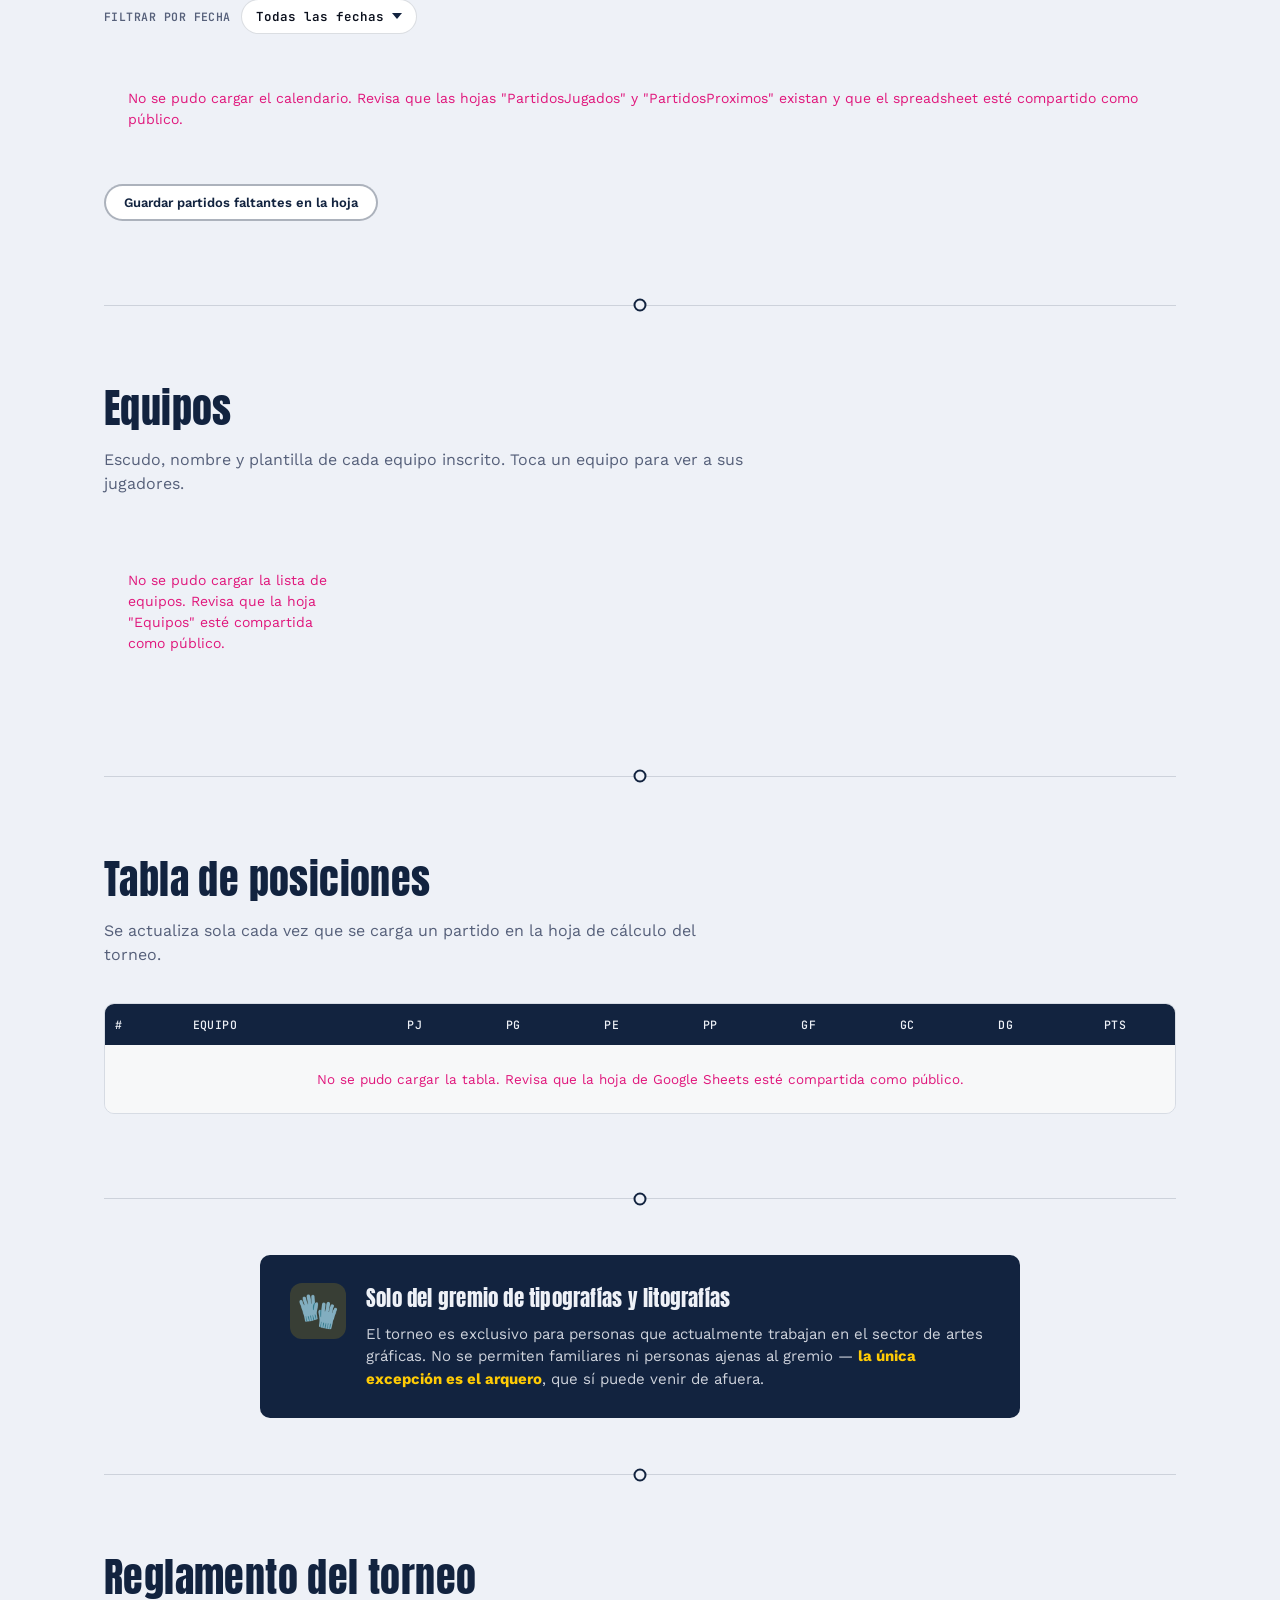
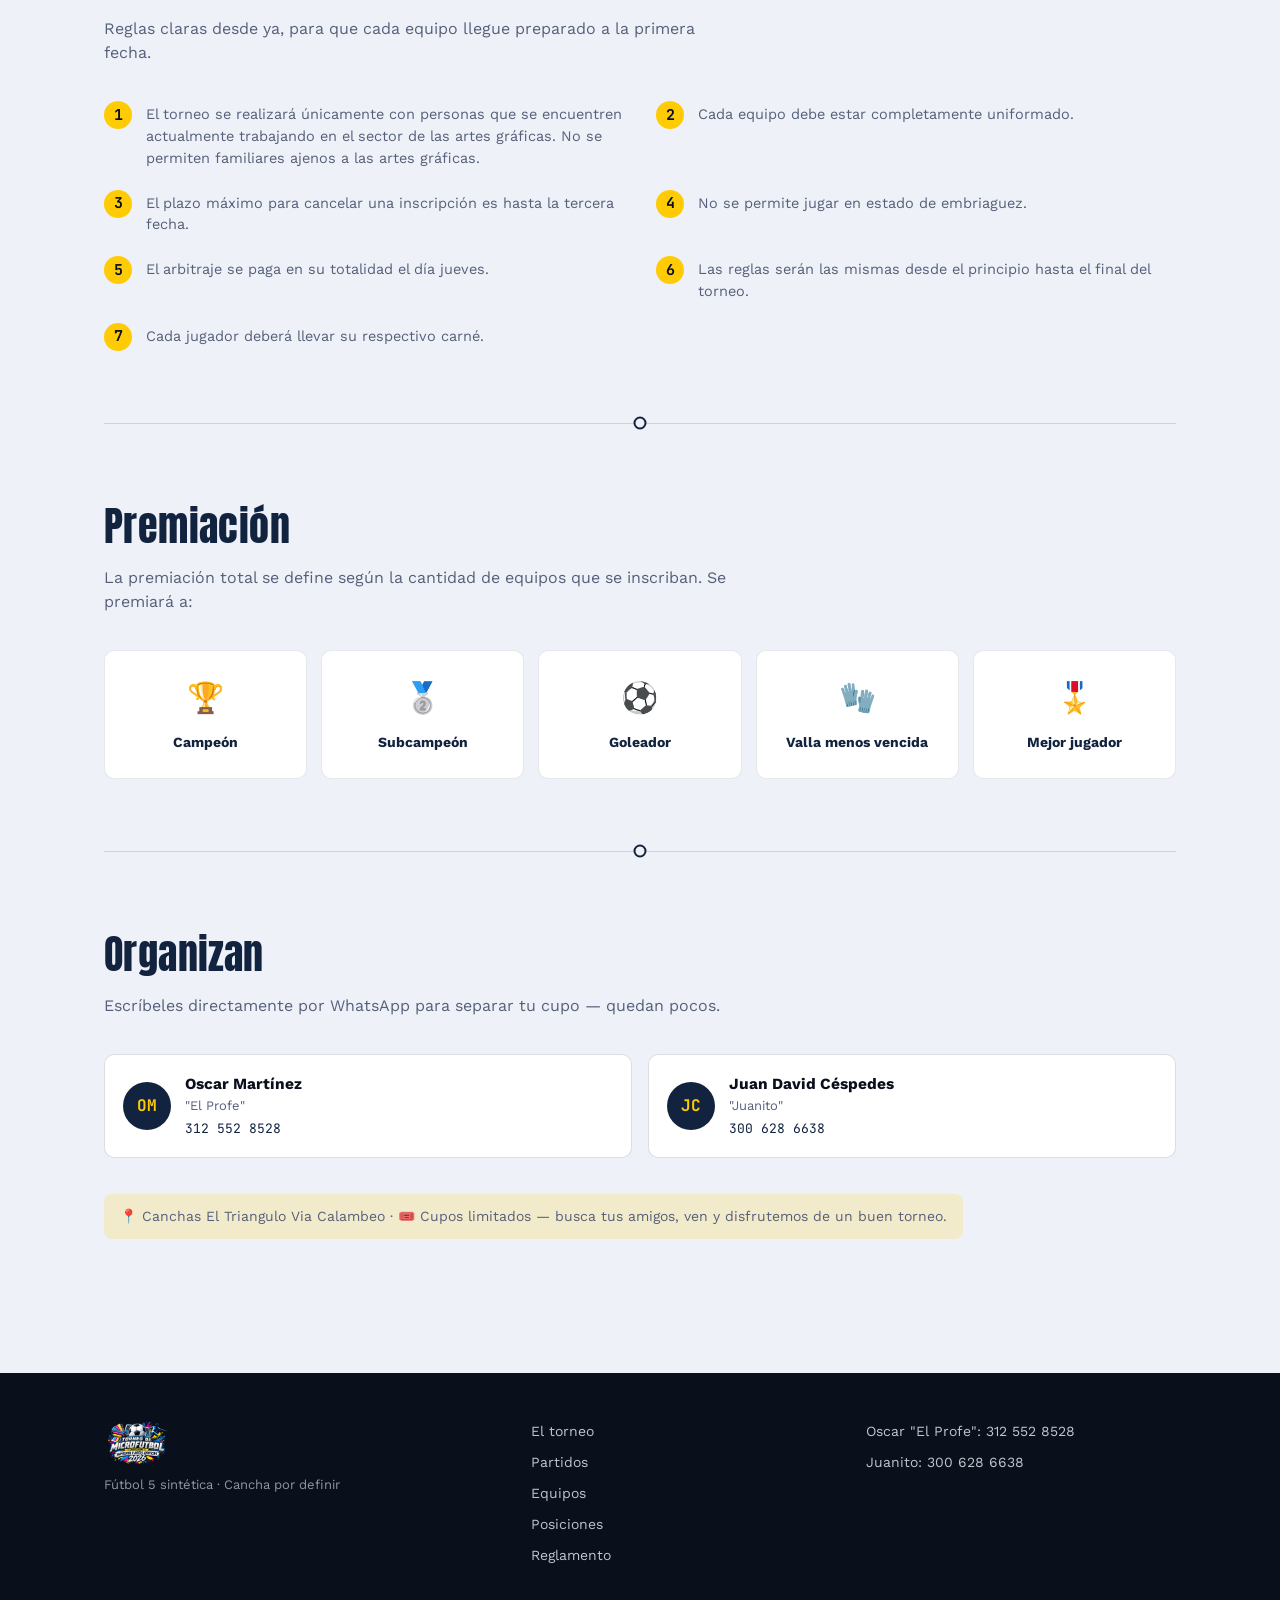
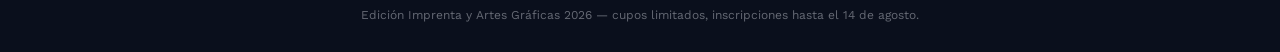
==== commit fb974ab0: "cambios" ====
--- a/index.html
+++ b/index.html
@@ -17,22 +17,11 @@
     <header class="site-header" id="top">
       <div class="header-inner">
         <a href="#top" class="brand">
-          <span class="brand-mark" aria-hidden="true">
-            <svg viewBox="0 0 40 40" width="34" height="34">
-              <circle
-                cx="20"
-                cy="20"
-                r="18"
-                fill="none"
-                stroke="currentColor"
-                stroke-width="2.5"
-              />
-              <path
-                d="M20 8 L26 13 L23.5 21 L16.5 21 L14 13 Z"
-                fill="currentColor"
-              />
-            </svg>
-          </span>
+          <img
+            src="multimedia/logo.png"
+            alt="Torneo de Microfútbol · Edición Imprenta y Artes Gráficas 2026"
+            class="brand-logo"
+          />
           <span class="brand-text">TORNEO<br />GREMIAL</span>
         </a>
 
@@ -69,6 +58,11 @@
       </div>
 
       <div class="hero-content">
+        <img
+          src="multimedia/logo.png"
+          alt="Torneo de Microfútbol · Edición Imprenta y Artes Gráficas 2026"
+          class="hero-logo"
+        />
         <p class="eyebrow">
           Gremio de Tipografías y Litografías · Edición Imprenta y Artes
           Gráficas 2026
@@ -177,11 +171,32 @@
         </button>
       </div>
 
+      <div class="matches-filter" id="matches-filter-proximos">
+        <label for="filtro-fecha-proximos" class="matches-filter-label">Filtrar por fecha</label>
+        <select id="filtro-fecha-proximos" class="matches-filter-select">
+          <option value="todas">Todas las fechas</option>
+        </select>
+      </div>
+
+      <div class="matches-filter is-hidden" id="matches-filter-jugados">
+        <label for="filtro-fecha-jugados" class="matches-filter-label">Filtrar por fecha</label>
+        <select id="filtro-fecha-jugados" class="matches-filter-select">
+          <option value="todas">Todas las fechas</option>
+        </select>
+      </div>
+
       <div class="match-panel is-active" id="match-list-proximos" role="tabpanel">
         <p class="standings-loading">Cargando partidos…</p>
       </div>
       <div class="match-panel" id="match-list-jugados" role="tabpanel">
         <p class="standings-loading">Cargando partidos…</p>
+      </div>
+
+      <div class="matches-actions">
+        <button type="button" class="btn btn--outline-dark btn--small" id="btn-completar-sheet" hidden>
+          Guardar partidos faltantes en la hoja
+        </button>
+        <p class="matches-actions-status" id="completar-status"></p>
       </div>
 
       <p class="standings-meta" id="matches-meta"></p>
@@ -409,7 +424,11 @@
     <footer class="site-footer">
       <div class="footer-inner">
         <div class="footer-brand">
-          <span class="brand-text">TORNEO<br />GREMIAL</span>
+          <img
+            src="multimedia/logo.png"
+            alt="Torneo de Microfútbol · Edición Imprenta y Artes Gráficas 2026"
+            class="footer-logo"
+          />
           <p>Fútbol 5 sintética · Cancha por definir</p>
         </div>
         <div class="footer-links">
--- a/styles.css
+++ b/styles.css
@@ -122,9 +122,10 @@
   gap: 10px;
   color: var(--chalk);
 }
-.brand-mark {
-  color: var(--floodlight);
-  display: flex;
+.brand-logo {
+  height: 40px;
+  width: auto;
+  display: block;
 }
 .brand-text {
   font-family: var(--font-display);
@@ -280,6 +281,12 @@
   margin: 0 auto;
   text-align: center;
 }
+.hero-logo {
+  width: min(260px, 62vw);
+  height: auto;
+  margin: 0 auto 8px;
+  filter: drop-shadow(0 12px 28px rgba(0, 0, 0, 0.35));
+}
 .eyebrow {
   font-family: var(--font-mono);
   font-size: 13px;
@@ -343,6 +350,37 @@
 }
 .btn--full {
   width: 100%;
+}
+.btn--small {
+  padding: 9px 18px;
+  font-size: 13px;
+}
+.btn--outline-dark {
+  border-color: rgba(18, 35, 63, 0.35);
+  color: var(--cancha-dark);
+  background: #fff;
+}
+.btn--outline-dark:hover {
+  background: rgba(18, 35, 63, 0.06);
+}
+.btn--outline-dark:disabled {
+  opacity: 0.55;
+  cursor: default;
+  transform: none;
+}
+
+.matches-actions {
+  margin-top: 16px;
+  display: flex;
+  align-items: center;
+  gap: 12px;
+  flex-wrap: wrap;
+}
+.matches-actions-status {
+  margin: 0;
+  font-size: 12.5px;
+  color: var(--ink-soft);
+  font-family: var(--font-mono);
 }
 
 /* ---------- Scoreboard (elemento firma) ---------- */
@@ -526,6 +564,46 @@
 .match-panel.is-active {
   display: flex;
 }
+
+/* ---------- Partidos: filtro por jornada (solo Próximos) ---------- */
+.matches-filter {
+  display: flex;
+  align-items: center;
+  gap: 10px;
+  margin-bottom: 16px;
+}
+.matches-filter.is-hidden {
+  display: none;
+}
+.matches-filter-label {
+  font-family: var(--font-mono);
+  font-size: 11.5px;
+  font-weight: 600;
+  letter-spacing: 0.04em;
+  text-transform: uppercase;
+  color: var(--ink-soft);
+}
+.matches-filter-select {
+  font-family: var(--font-mono);
+  font-size: 12.5px;
+  font-weight: 600;
+  color: var(--ink);
+  background: #fff;
+  border: 1.5px solid rgba(18, 35, 63, 0.15);
+  border-radius: 999px;
+  padding: 8px 32px 8px 14px;
+  cursor: pointer;
+  appearance: none;
+  background-image: url("data:image/svg+xml;utf8,<svg xmlns='http://www.w3.org/2000/svg' width='10' height='6'><path d='M0 0l5 6 5-6z' fill='%2312233f'/></svg>");
+  background-repeat: no-repeat;
+  background-position: right 14px center;
+  transition: border-color 0.15s ease;
+}
+.matches-filter-select:hover,
+.matches-filter-select:focus {
+  border-color: var(--cancha-dark);
+  outline: none;
+}
 .match-tentativa {
   font-family: var(--font-mono);
   font-size: 10px;
@@ -1007,6 +1085,11 @@
   grid-template-columns: 1.3fr 1fr 1fr;
   gap: 24px;
 }
+.footer-brand .footer-logo {
+  height: 44px;
+  width: auto;
+  display: block;
+}
 .footer-brand p {
   margin: 10px 0 0;
   font-size: 13px;
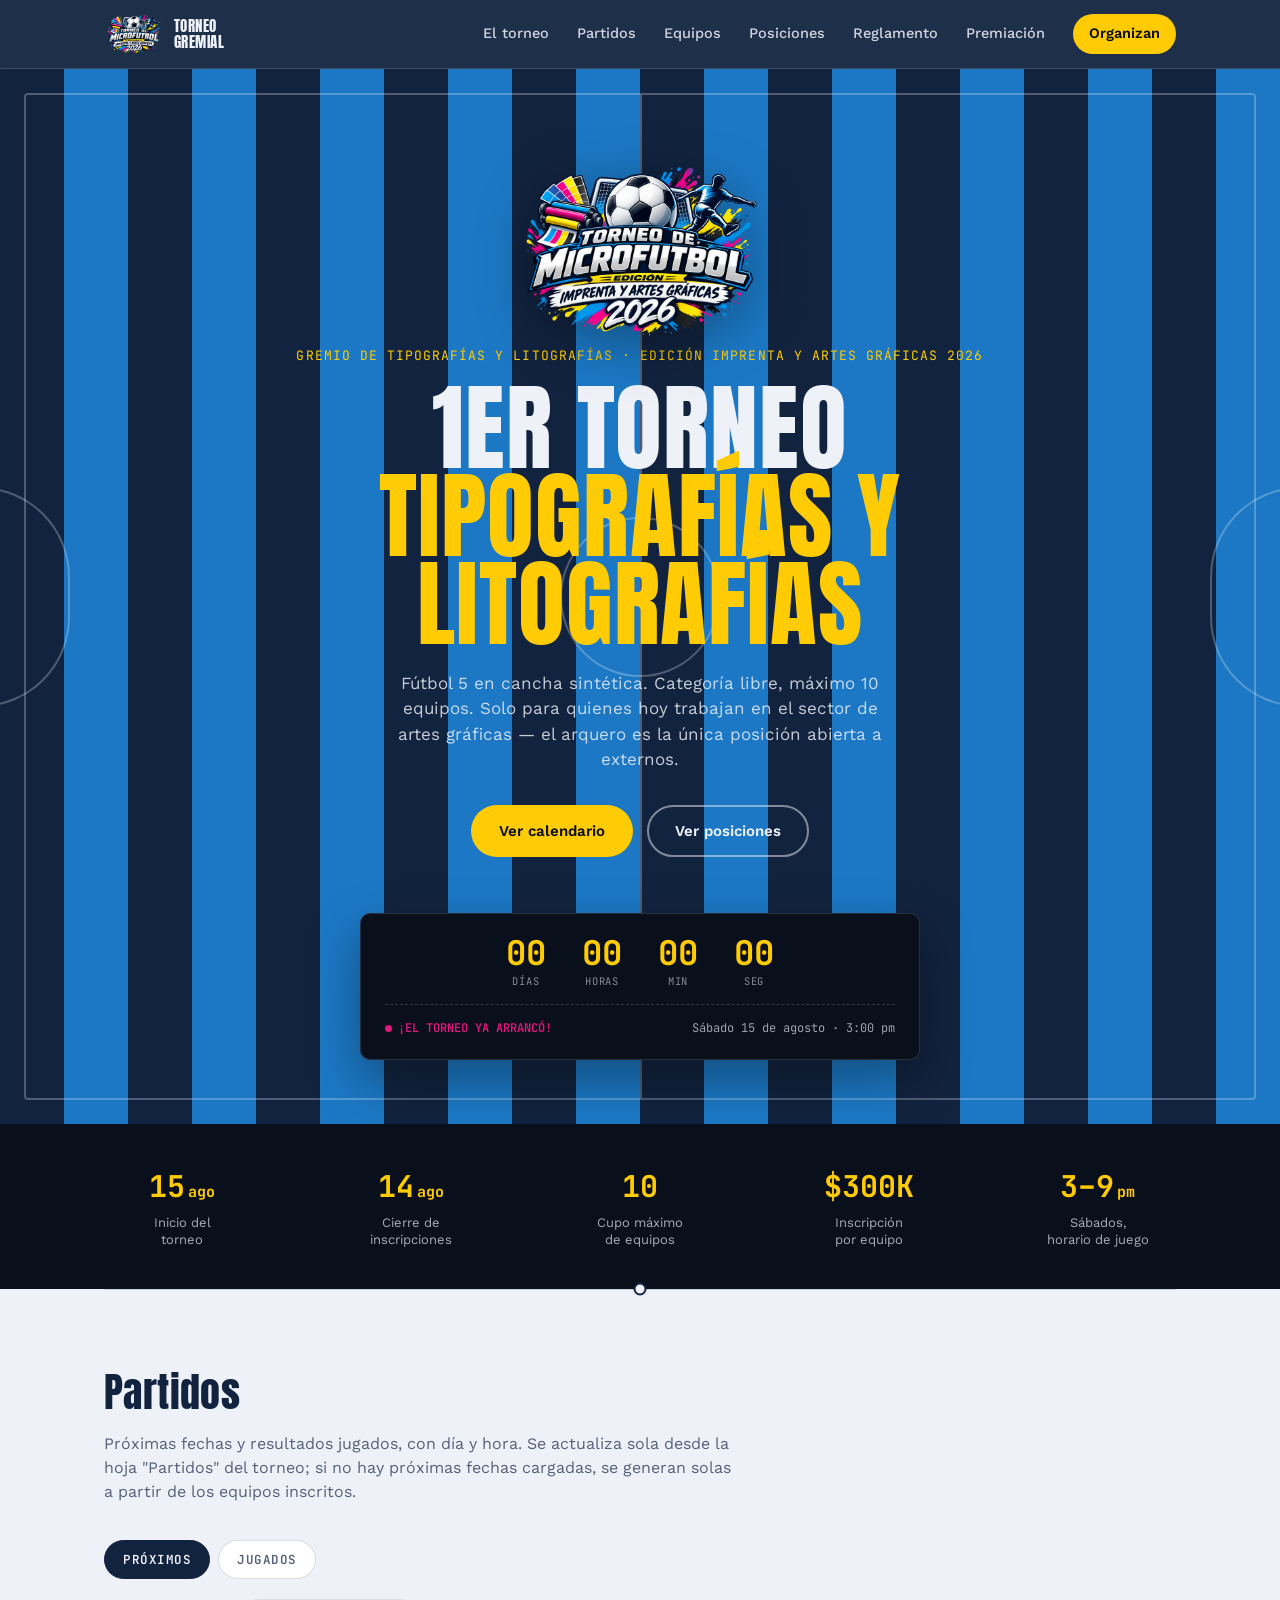
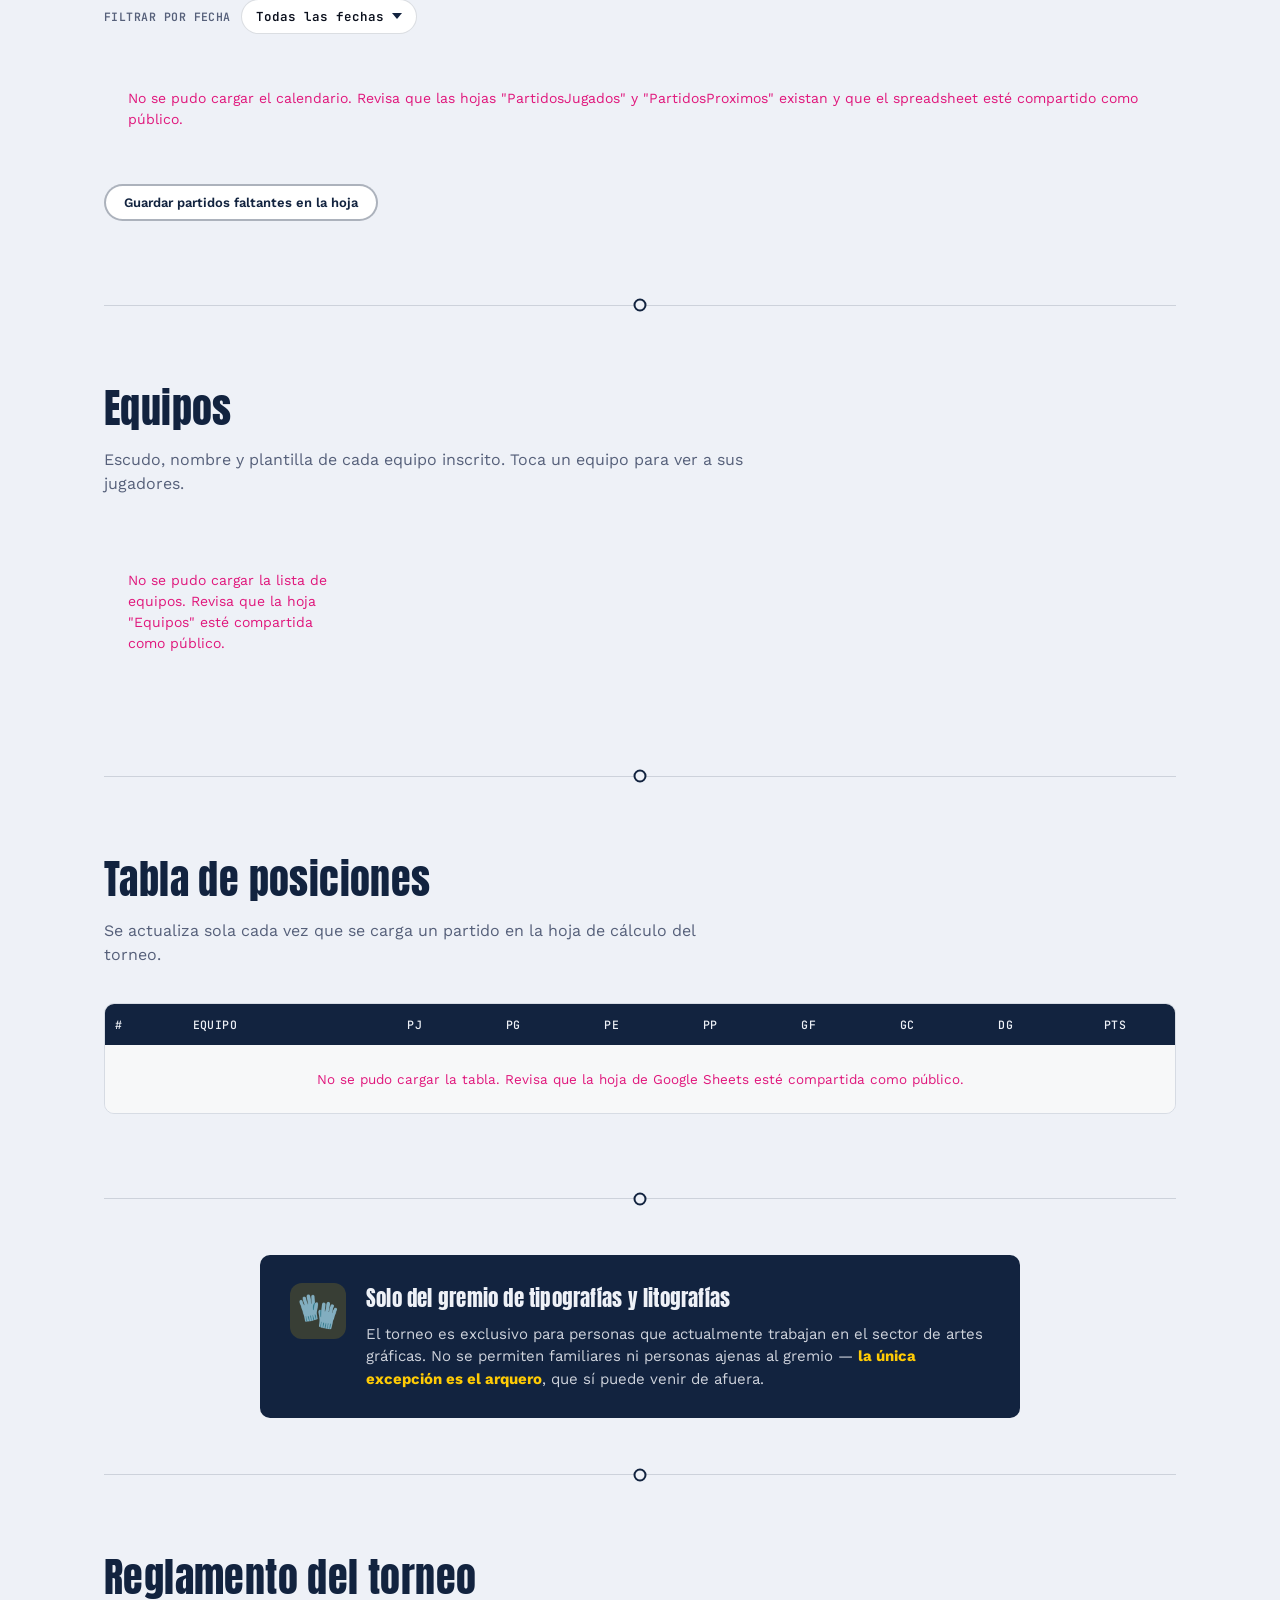
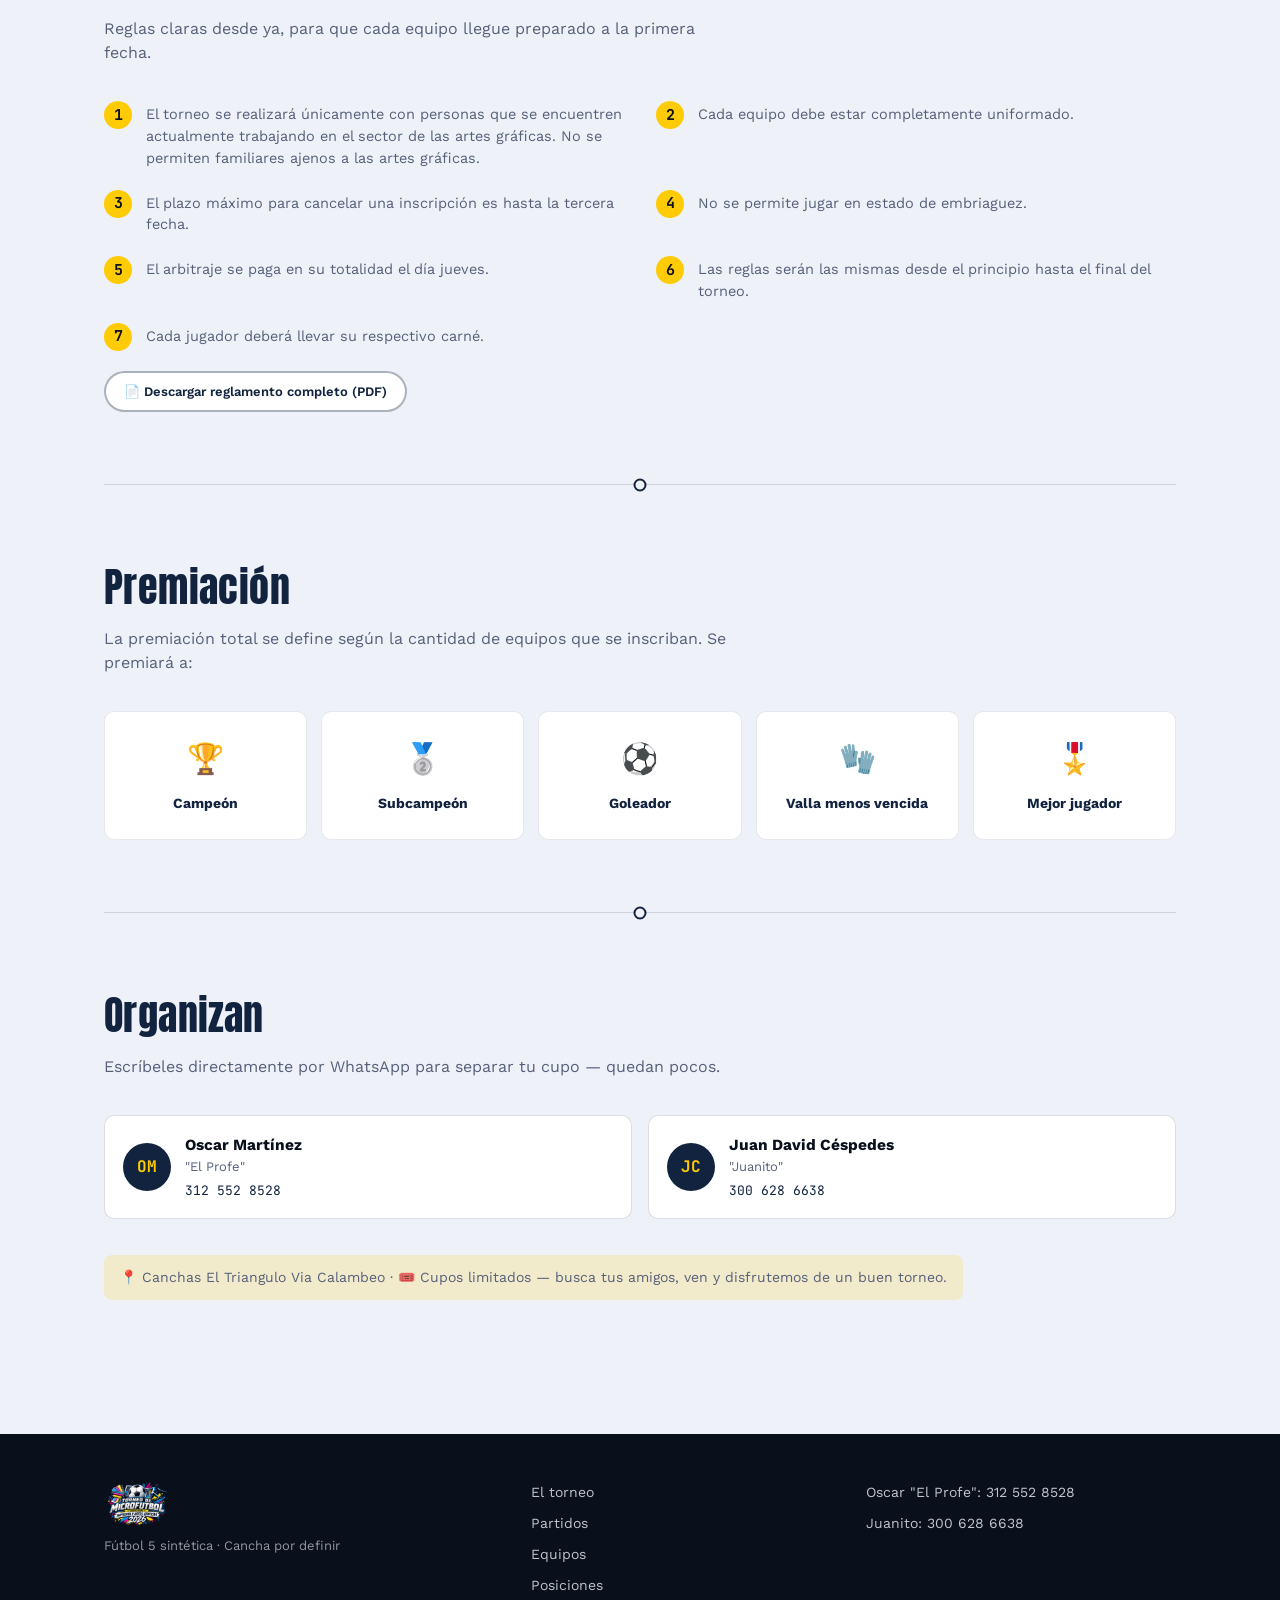
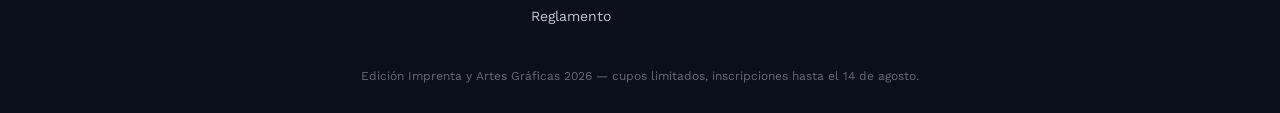
==== commit 495a76e5: "cambios" ====
--- a/index.html
+++ b/index.html
@@ -4,6 +4,7 @@
     <meta charset="UTF-8" />
     <meta name="viewport" content="width=device-width, initial-scale=1.0" />
     <title>1er Torneo de Tipografías y Litografías · Fútbol 5</title>
+    <link rel="icon" type="image/png" href="multimedia/logo.png" />
     <link rel="preconnect" href="https://fonts.googleapis.com" />
     <link rel="preconnect" href="https://fonts.gstatic.com" crossorigin />
     <link
@@ -335,6 +336,16 @@
           <p>Cada jugador deberá llevar su respectivo carné.</p>
         </li>
       </ol>
+
+      <a
+        href="documentos/Reglamento_Microfutbol_Masculino_2026.pdf"
+        target="_blank"
+        rel="noopener"
+        class="btn btn--outline-dark btn--small"
+        style="margin-top: 20px"
+      >
+        📄 Descargar reglamento completo (PDF)
+      </a>
     </section>
 
     <div class="halfline-divider" aria-hidden="true"><span></span></div>
--- a/styles.css
+++ b/styles.css
@@ -803,6 +803,16 @@
   justify-content: center;
   font-size: 20px;
 }
+.player-number {
+  font-family: var(--font-mono);
+  font-size: 10.5px;
+  font-weight: 700;
+  color: var(--cancha-dark);
+  background: var(--floodlight);
+  border-radius: 999px;
+  padding: 1px 7px;
+  line-height: 1.4;
+}
 .player-name {
   font-size: 11.5px;
   color: var(--ink-soft);
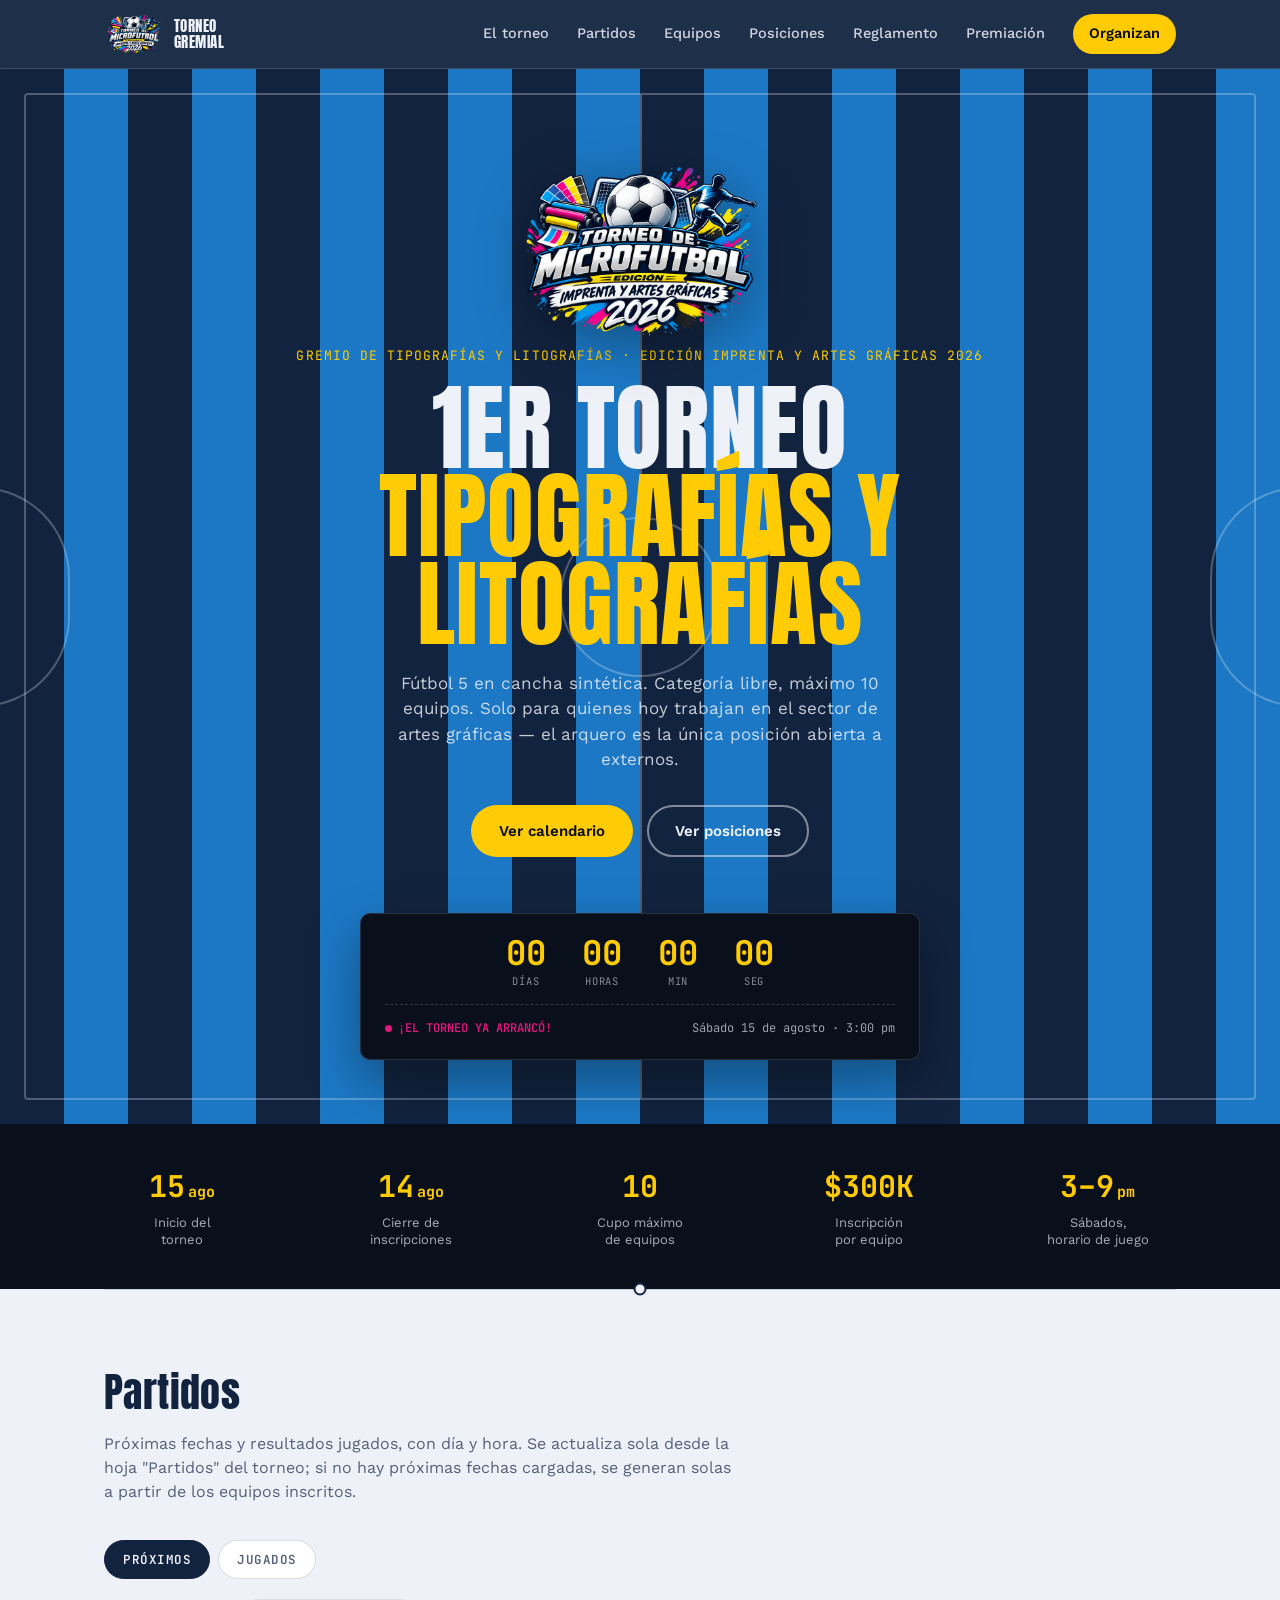
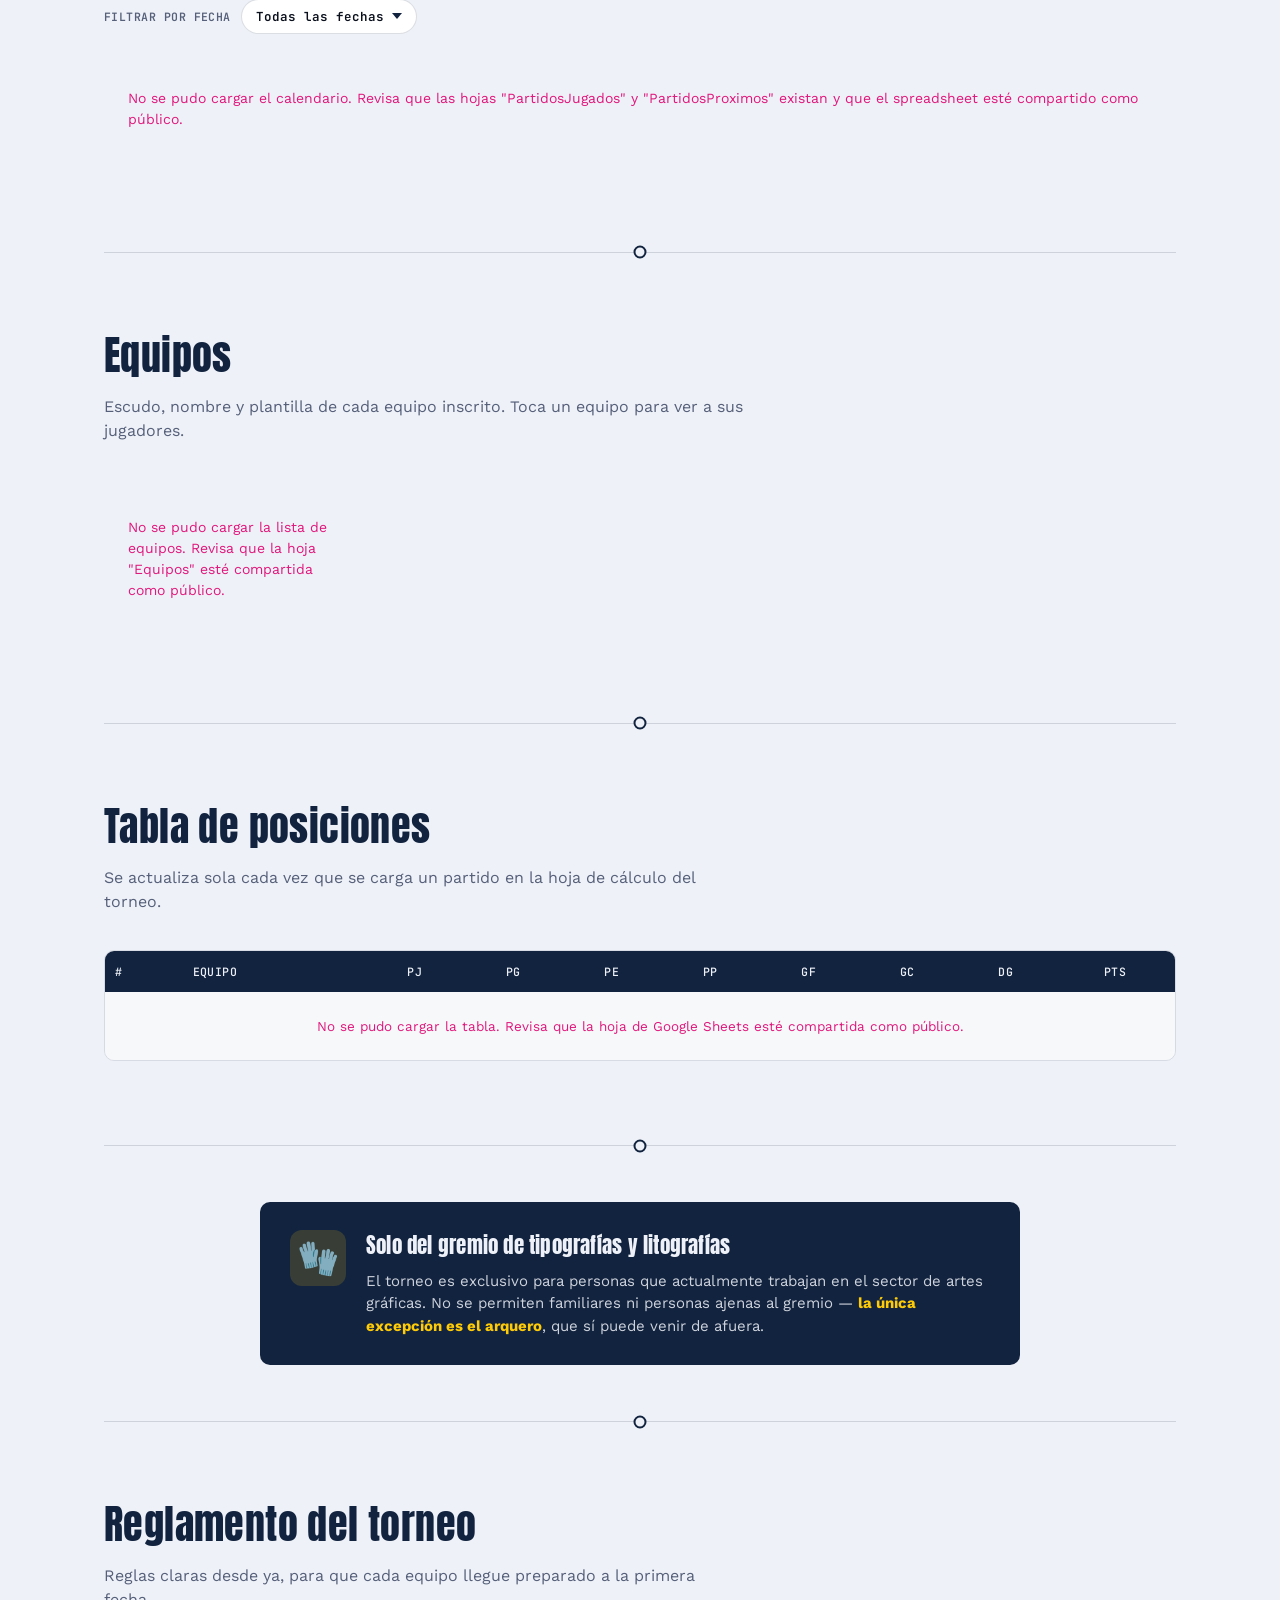
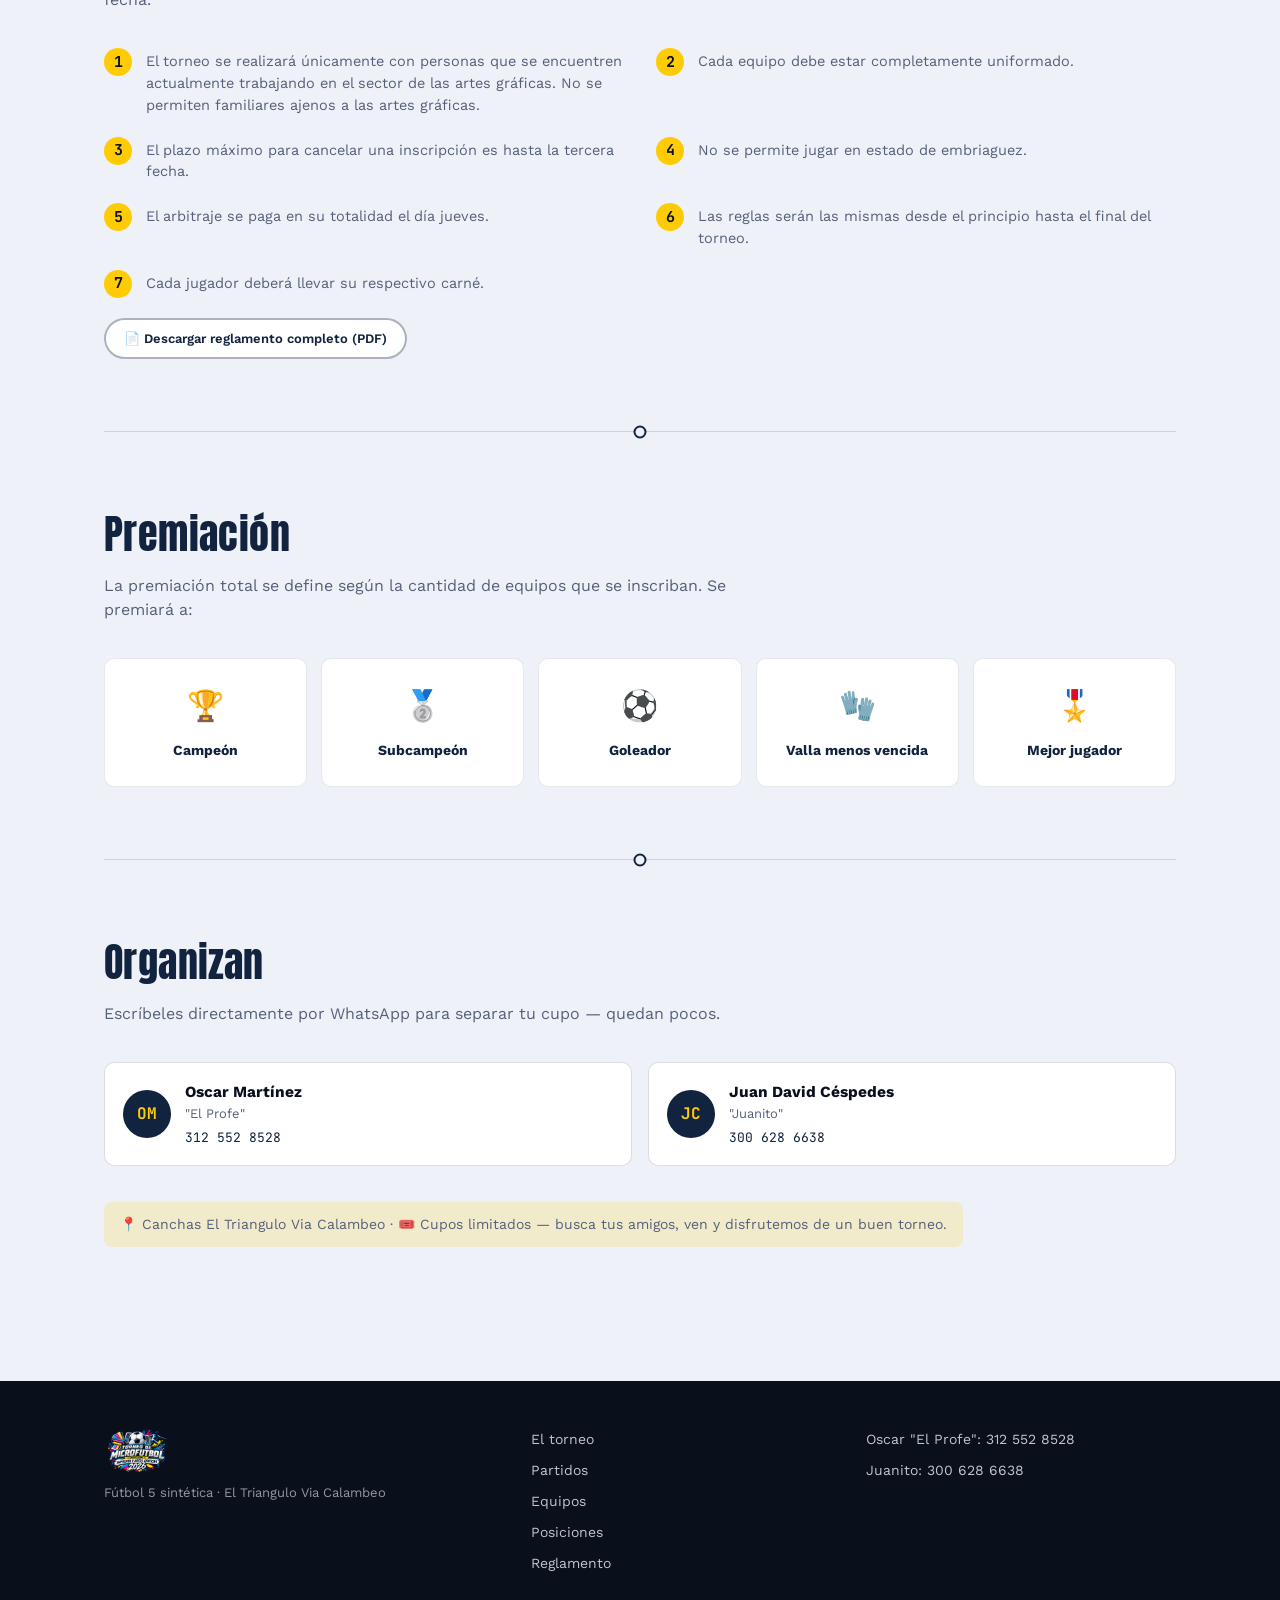
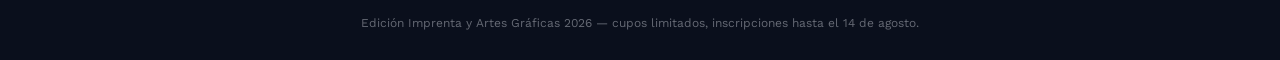
==== commit 38ec87f9: "cambios" ====
--- a/index.html
+++ b/index.html
@@ -193,13 +193,6 @@
         <p class="standings-loading">Cargando partidos…</p>
       </div>
 
-      <div class="matches-actions">
-        <button type="button" class="btn btn--outline-dark btn--small" id="btn-completar-sheet" hidden>
-          Guardar partidos faltantes en la hoja
-        </button>
-        <p class="matches-actions-status" id="completar-status"></p>
-      </div>
-
       <p class="standings-meta" id="matches-meta"></p>
     </section>
 
@@ -440,7 +433,7 @@
             alt="Torneo de Microfútbol · Edición Imprenta y Artes Gráficas 2026"
             class="footer-logo"
           />
-          <p>Fútbol 5 sintética · Cancha por definir</p>
+          <p>Fútbol 5 sintética · El Triangulo Via Calambeo</p>
         </div>
         <div class="footer-links">
           <a href="#torneo">El torneo</a>
--- a/styles.css
+++ b/styles.css
@@ -743,9 +743,13 @@
   width: 42px;
   height: 42px;
   border-radius: 50%;
-  object-fit: cover;
+  object-fit: contain;
   flex-shrink: 0;
-  background: var(--chalk);
+  background: #fff;
+  border: 1px solid rgba(18, 35, 63, 0.1);
+  box-shadow: 0 1px 3px rgba(18, 35, 63, 0.08);
+  padding: 3px;
+  box-sizing: border-box;
 }
 .team-crest--placeholder {
   display: flex;
